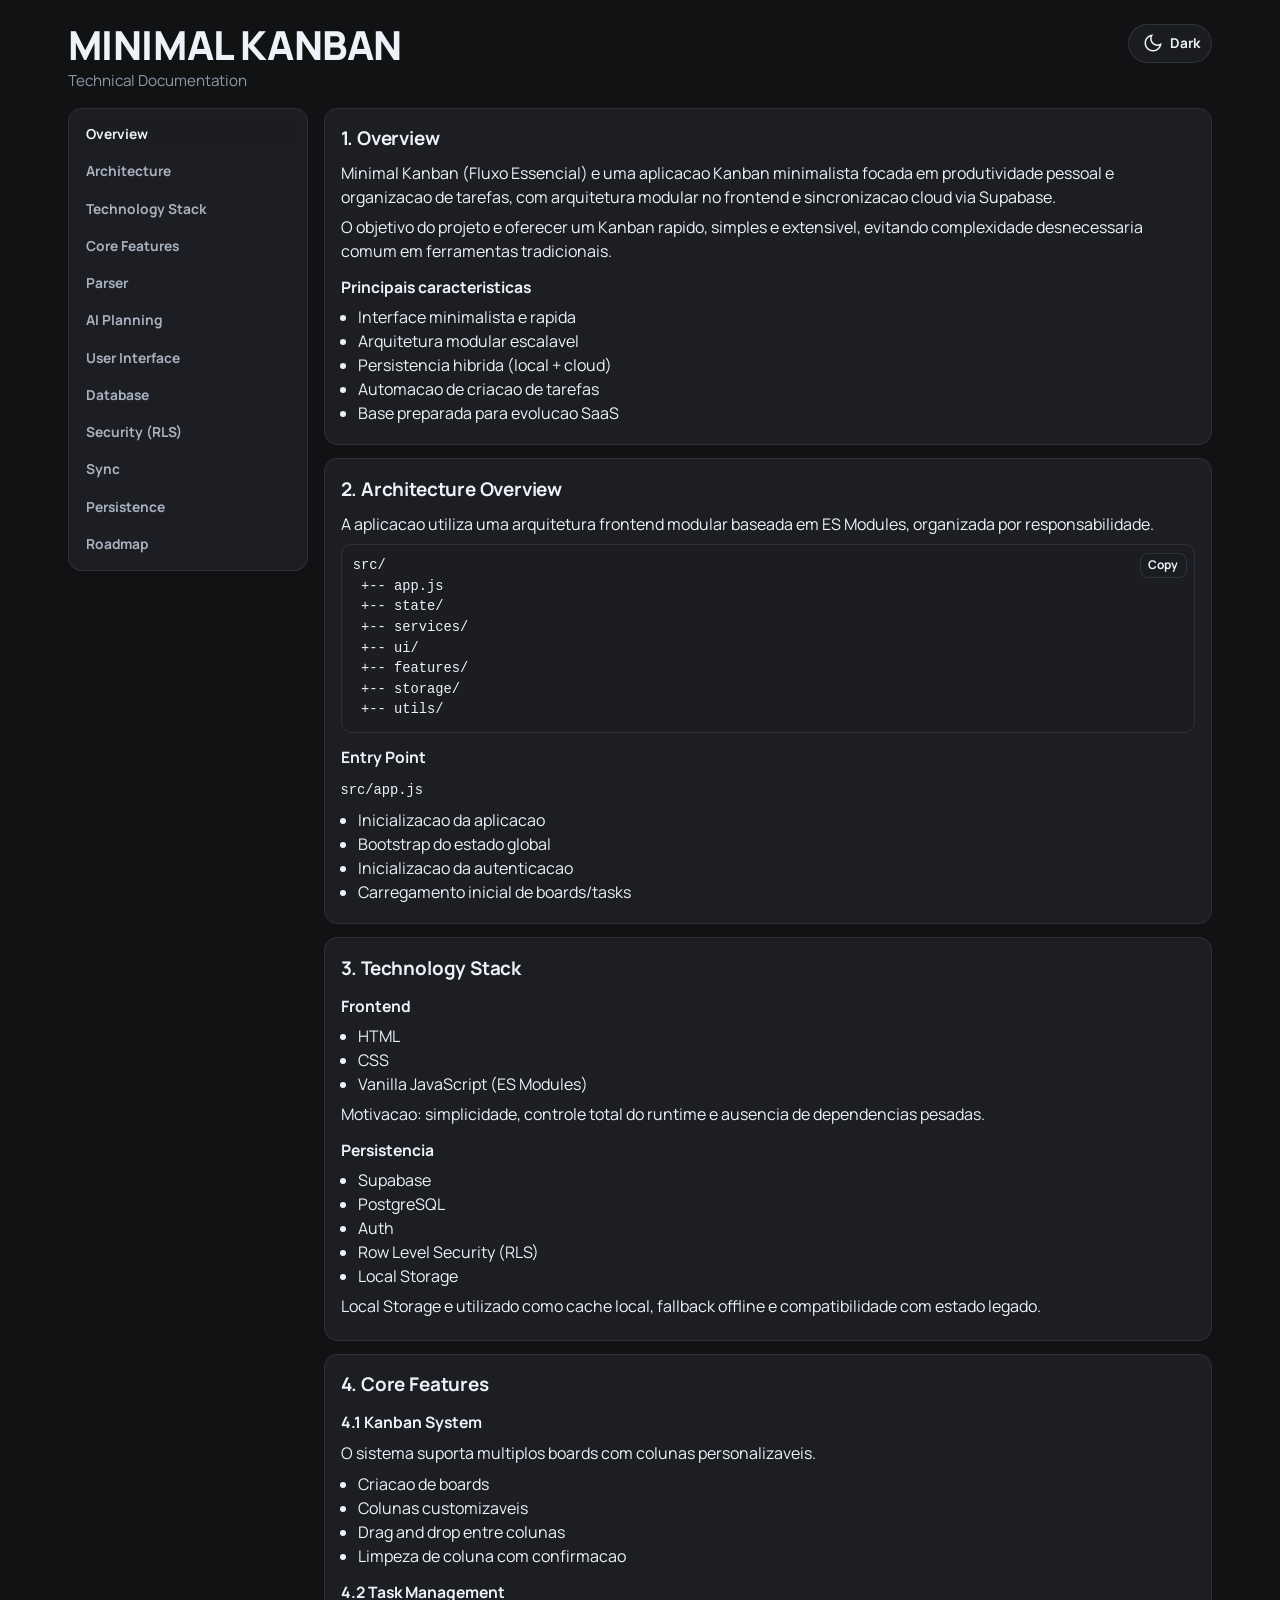
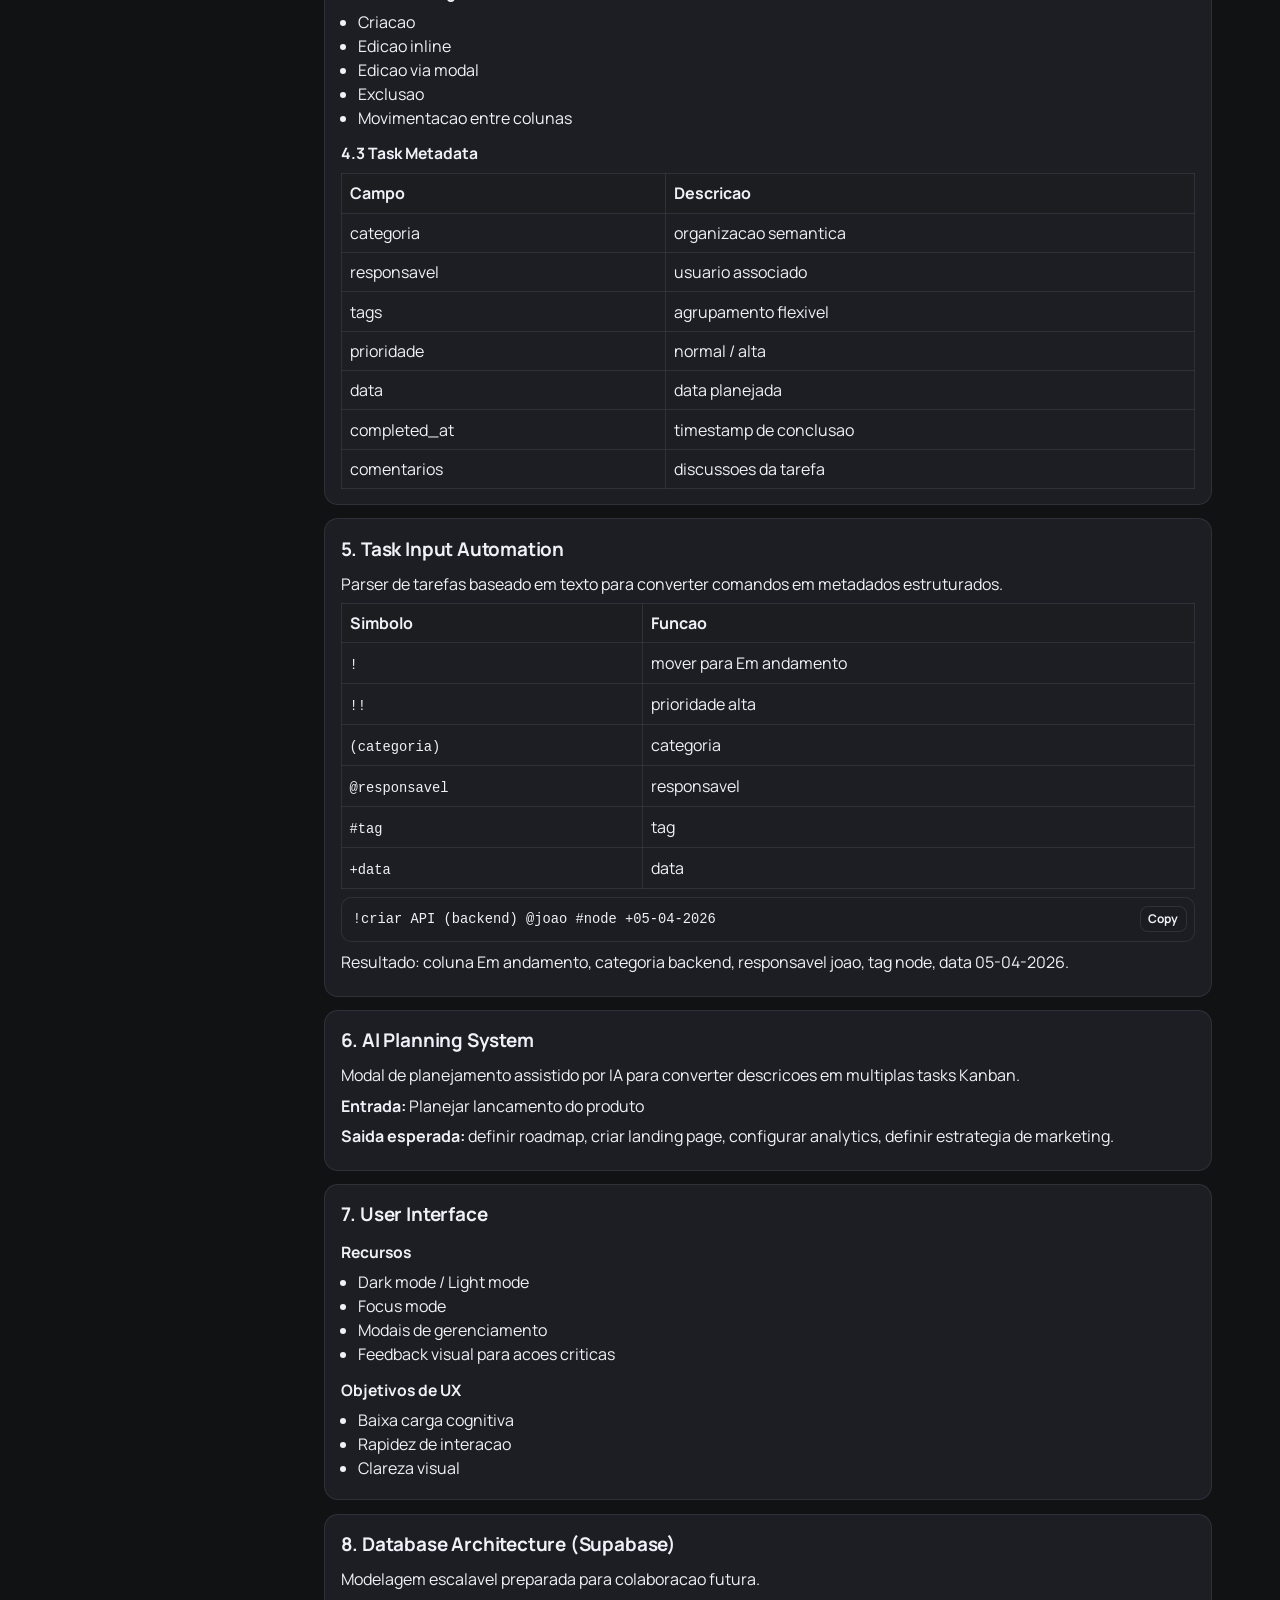
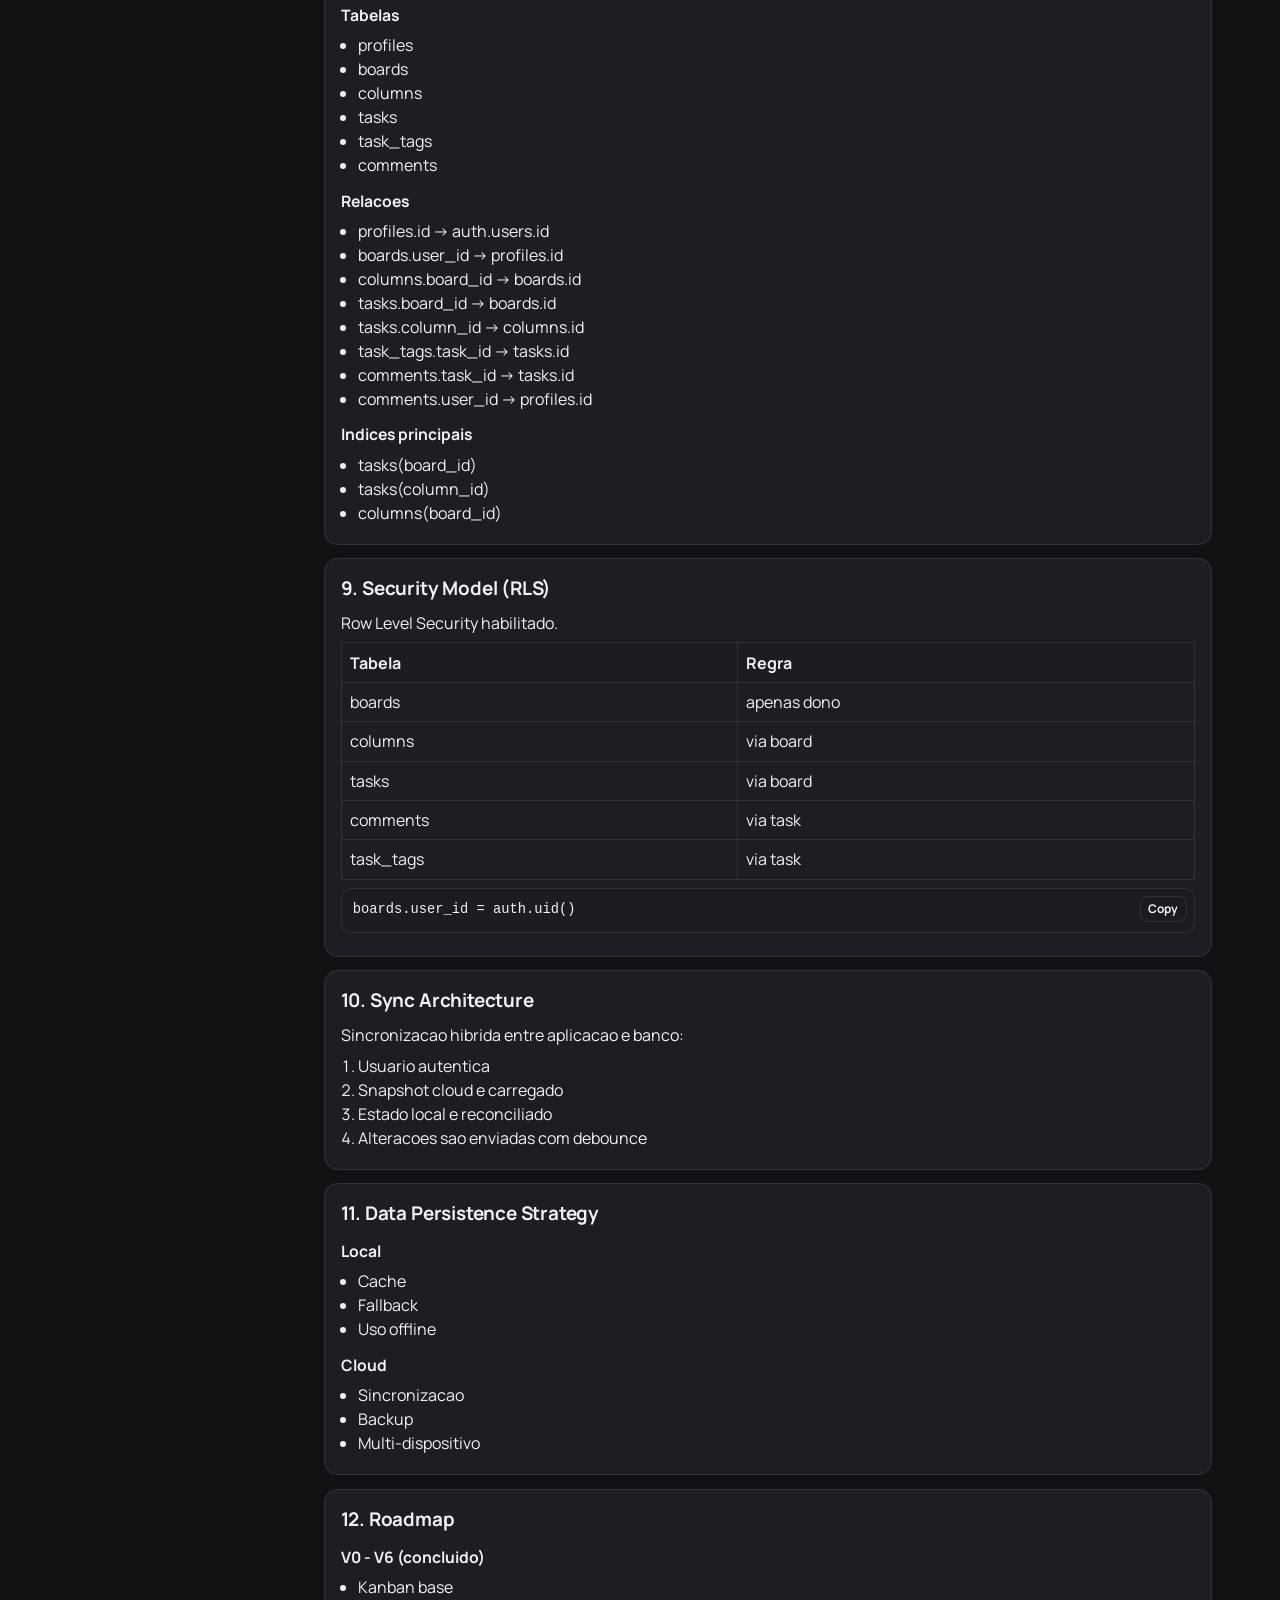
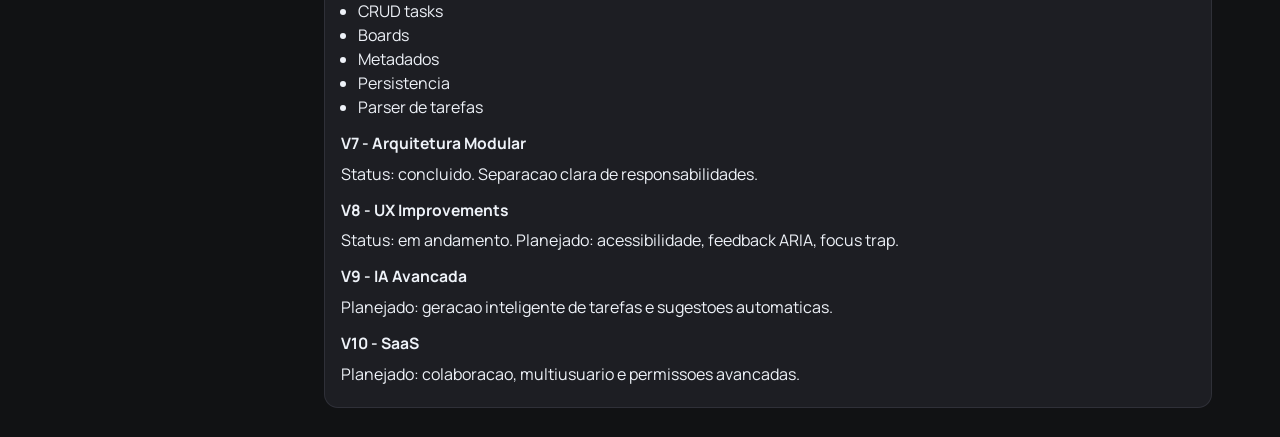
==== docs/index.html @ 9d57074b "chore: rename docs page files to index/style/script" ====
<!doctype html>
<html lang="pt-BR">
<head>
  <meta charset="UTF-8" />
  <meta name="viewport" content="width=device-width, initial-scale=1.0" />
  <title>Minimal Kanban � Technical Documentation</title>
  <link rel="preconnect" href="https://fonts.googleapis.com" />
  <link rel="preconnect" href="https://fonts.gstatic.com" crossorigin />
  <link href="https://fonts.googleapis.com/css2?family=Manrope:wght@400;500;600;700;800&display=swap" rel="stylesheet" />
  <link href="https://fonts.googleapis.com/css2?family=Material+Symbols+Outlined:wght@300&display=swap" rel="stylesheet" />
  <link rel="stylesheet" href="./style.css" />
</head>
<body>
  <main class="doc-app">
    <header id="top" class="doc-header">
      <div>
        <h1>Minimal Kanban</h1>
        <p class="subtitle">Technical Documentation</p>
      </div>
      <button id="theme-toggle" type="button" class="theme-btn" aria-label="Alternar tema" aria-pressed="false">
        <span id="theme-icon" class="material-symbols-outlined">dark_mode</span>
        <span id="theme-label">Dark</span>
      </button>
    </header>

    <div class="doc-layout">
      <aside class="doc-sidebar">
        <nav class="doc-nav" aria-label="Navegacao da documentacao">
          <a href="#top">Overview</a>
          <a href="#architecture">Architecture</a>
          <a href="#stack">Technology Stack</a>
          <a href="#core-features">Core Features</a>
          <a href="#parser">Parser</a>
          <a href="#ai-planning">AI Planning</a>
          <a href="#ui">User Interface</a>
          <a href="#database">Database</a>
          <a href="#security">Security (RLS)</a>
          <a href="#sync">Sync</a>
          <a href="#persistence">Persistence</a>
          <a href="#roadmap">Roadmap</a>
        </nav>
      </aside>

      <div class="doc-content">
        <section id="overview" class="doc-card">
          <h2>1. Overview</h2>
          <p>Minimal Kanban (Fluxo Essencial) e uma aplicacao Kanban minimalista focada em produtividade pessoal e organizacao de tarefas, com arquitetura modular no frontend e sincronizacao cloud via Supabase.</p>
          <p>O objetivo do projeto e oferecer um Kanban rapido, simples e extensivel, evitando complexidade desnecessaria comum em ferramentas tradicionais.</p>
          <h3>Principais caracteristicas</h3>
          <ul>
            <li>Interface minimalista e rapida</li>
            <li>Arquitetura modular escalavel</li>
            <li>Persistencia hibrida (local + cloud)</li>
            <li>Automacao de criacao de tarefas</li>
            <li>Base preparada para evolucao SaaS</li>
          </ul>
        </section>

        <section id="architecture" class="doc-card">
          <h2>2. Architecture Overview</h2>
          <p>A aplicacao utiliza uma arquitetura frontend modular baseada em ES Modules, organizada por responsabilidade.</p>
          <pre><code>src/
 +-- app.js
 +-- state/
 +-- services/
 +-- ui/
 +-- features/
 +-- storage/
 +-- utils/</code></pre>
          <h3>Entry Point</h3>
          <p><code>src/app.js</code></p>
          <ul>
            <li>Inicializacao da aplicacao</li>
            <li>Bootstrap do estado global</li>
            <li>Inicializacao da autenticacao</li>
            <li>Carregamento inicial de boards/tasks</li>
          </ul>
        </section>

        <section id="stack" class="doc-card">
          <h2>3. Technology Stack</h2>
          <h3>Frontend</h3>
          <ul>
            <li>HTML</li>
            <li>CSS</li>
            <li>Vanilla JavaScript (ES Modules)</li>
          </ul>
          <p>Motivacao: simplicidade, controle total do runtime e ausencia de dependencias pesadas.</p>
          <h3>Persistencia</h3>
          <ul>
            <li>Supabase</li>
            <li>PostgreSQL</li>
            <li>Auth</li>
            <li>Row Level Security (RLS)</li>
            <li>Local Storage</li>
          </ul>
          <p>Local Storage e utilizado como cache local, fallback offline e compatibilidade com estado legado.</p>
        </section>

        <section id="core-features" class="doc-card">
          <h2>4. Core Features</h2>
          <h3>4.1 Kanban System</h3>
          <p>O sistema suporta multiplos boards com colunas personalizaveis.</p>
          <ul>
            <li>Criacao de boards</li>
            <li>Colunas customizaveis</li>
            <li>Drag and drop entre colunas</li>
            <li>Limpeza de coluna com confirmacao</li>
          </ul>
          <h3>4.2 Task Management</h3>
          <ul>
            <li>Criacao</li>
            <li>Edicao inline</li>
            <li>Edicao via modal</li>
            <li>Exclusao</li>
            <li>Movimentacao entre colunas</li>
          </ul>
          <h3>4.3 Task Metadata</h3>
          <table>
            <thead><tr><th>Campo</th><th>Descricao</th></tr></thead>
            <tbody>
              <tr><td>categoria</td><td>organizacao semantica</td></tr>
              <tr><td>responsavel</td><td>usuario associado</td></tr>
              <tr><td>tags</td><td>agrupamento flexivel</td></tr>
              <tr><td>prioridade</td><td>normal / alta</td></tr>
              <tr><td>data</td><td>data planejada</td></tr>
              <tr><td>completed_at</td><td>timestamp de conclusao</td></tr>
              <tr><td>comentarios</td><td>discussoes da tarefa</td></tr>
            </tbody>
          </table>
        </section>

        <section id="parser" class="doc-card">
          <h2>5. Task Input Automation</h2>
          <p>Parser de tarefas baseado em texto para converter comandos em metadados estruturados.</p>
          <table>
            <thead><tr><th>Simbolo</th><th>Funcao</th></tr></thead>
            <tbody>
              <tr><td><code>!</code></td><td>mover para Em andamento</td></tr>
              <tr><td><code>!!</code></td><td>prioridade alta</td></tr>
              <tr><td><code>(categoria)</code></td><td>categoria</td></tr>
              <tr><td><code>@responsavel</code></td><td>responsavel</td></tr>
              <tr><td><code>#tag</code></td><td>tag</td></tr>
              <tr><td><code>+data</code></td><td>data</td></tr>
            </tbody>
          </table>
          <pre><code>!criar API (backend) @joao #node +05-04-2026</code></pre>
          <p>Resultado: coluna Em andamento, categoria backend, responsavel joao, tag node, data 05-04-2026.</p>
        </section>

        <section id="ai-planning" class="doc-card">
          <h2>6. AI Planning System</h2>
          <p>Modal de planejamento assistido por IA para converter descricoes em multiplas tasks Kanban.</p>
          <p><strong>Entrada:</strong> Planejar lancamento do produto</p>
          <p><strong>Saida esperada:</strong> definir roadmap, criar landing page, configurar analytics, definir estrategia de marketing.</p>
        </section>

        <section id="ui" class="doc-card">
          <h2>7. User Interface</h2>
          <h3>Recursos</h3>
          <ul>
            <li>Dark mode / Light mode</li>
            <li>Focus mode</li>
            <li>Modais de gerenciamento</li>
            <li>Feedback visual para acoes criticas</li>
          </ul>
          <h3>Objetivos de UX</h3>
          <ul>
            <li>Baixa carga cognitiva</li>
            <li>Rapidez de interacao</li>
            <li>Clareza visual</li>
          </ul>
        </section>

        <section id="database" class="doc-card">
          <h2>8. Database Architecture (Supabase)</h2>
          <p>Modelagem escalavel preparada para colaboracao futura.</p>
          <h3>Tabelas</h3>
          <ul>
            <li>profiles</li>
            <li>boards</li>
            <li>columns</li>
            <li>tasks</li>
            <li>task_tags</li>
            <li>comments</li>
          </ul>
          <h3>Relacoes</h3>
          <ul>
            <li>profiles.id -> auth.users.id</li>
            <li>boards.user_id -> profiles.id</li>
            <li>columns.board_id -> boards.id</li>
            <li>tasks.board_id -> boards.id</li>
            <li>tasks.column_id -> columns.id</li>
            <li>task_tags.task_id -> tasks.id</li>
            <li>comments.task_id -> tasks.id</li>
            <li>comments.user_id -> profiles.id</li>
          </ul>
          <h3>Indices principais</h3>
          <ul>
            <li>tasks(board_id)</li>
            <li>tasks(column_id)</li>
            <li>columns(board_id)</li>
          </ul>
        </section>

        <section id="security" class="doc-card">
          <h2>9. Security Model (RLS)</h2>
          <p>Row Level Security habilitado.</p>
          <table>
            <thead><tr><th>Tabela</th><th>Regra</th></tr></thead>
            <tbody>
              <tr><td>boards</td><td>apenas dono</td></tr>
              <tr><td>columns</td><td>via board</td></tr>
              <tr><td>tasks</td><td>via board</td></tr>
              <tr><td>comments</td><td>via task</td></tr>
              <tr><td>task_tags</td><td>via task</td></tr>
            </tbody>
          </table>
          <pre><code>boards.user_id = auth.uid()</code></pre>
        </section>

        <section id="sync" class="doc-card">
          <h2>10. Sync Architecture</h2>
          <p>Sincronizacao hibrida entre aplicacao e banco:</p>
          <ol>
            <li>Usuario autentica</li>
            <li>Snapshot cloud e carregado</li>
            <li>Estado local e reconciliado</li>
            <li>Alteracoes sao enviadas com debounce</li>
          </ol>
        </section>

        <section id="persistence" class="doc-card">
          <h2>11. Data Persistence Strategy</h2>
          <h3>Local</h3>
          <ul>
            <li>Cache</li>
            <li>Fallback</li>
            <li>Uso offline</li>
          </ul>
          <h3>Cloud</h3>
          <ul>
            <li>Sincronizacao</li>
            <li>Backup</li>
            <li>Multi-dispositivo</li>
          </ul>
        </section>

        <section id="roadmap" class="doc-card">
          <h2>12. Roadmap</h2>
          <h3>V0 - V6 (concluido)</h3>
          <ul>
            <li>Kanban base</li>
            <li>CRUD tasks</li>
            <li>Boards</li>
            <li>Metadados</li>
            <li>Persistencia</li>
            <li>Parser de tarefas</li>
          </ul>
          <h3>V7 - Arquitetura Modular</h3>
          <p>Status: concluido. Separacao clara de responsabilidades.</p>
          <h3>V8 - UX Improvements</h3>
          <p>Status: em andamento. Planejado: acessibilidade, feedback ARIA, focus trap.</p>
          <h3>V9 - IA Avancada</h3>
          <p>Planejado: geracao inteligente de tarefas e sugestoes automaticas.</p>
          <h3>V10 - SaaS</h3>
          <p>Planejado: colaboracao, multiusuario e permissoes avancadas.</p>
        </section>
      </div>
    </div>
  </main>

  <script type="module" src="./script.js"></script>
</body>
</html>
---- docs/style.css ----
﻿:root {
  --background: #f4f6fa;
  --surface-low: #e9edf4;
  --surface-card: #ffffff;
  --text: #111827;
  --text-muted: #667085;
  --line-soft: #cfd7e4;
}

* {
  box-sizing: border-box;
}

html {
  scroll-behavior: smooth;
}

body {
  margin: 0;
  font-family: "Manrope", sans-serif;
  line-height: 1.5;
  color: var(--text);
  background: var(--background);
  -webkit-font-smoothing: antialiased;
  -moz-osx-font-smoothing: grayscale;
}

body.dark {
  --background: #111214;
  --surface-low: #1a1b1f;
  --surface-card: #212329;
  --text: #eef2f8;
  --text-muted: #9ca6b6;
  --line-soft: #3a3d46;
}

.material-symbols-outlined {
  font-variation-settings: "FILL" 0, "wght" 300, "GRAD" 0, "opsz" 24;
}

.doc-app {
  width: min(1180px, 100%);
  margin: 0 auto;
  padding: 1.5rem 1.1rem 2.5rem;
}

.doc-header {
  display: flex;
  align-items: flex-start;
  justify-content: space-between;
  gap: 0.8rem;
  margin-bottom: 0.9rem;
}

h1 {
  margin: 0;
  font-size: clamp(1.9rem, 2vw + 1rem, 2.5rem);
  line-height: 1.04;
  letter-spacing: -0.01em;
  font-weight: 800;
  text-transform: uppercase;
}

.subtitle {
  margin: 0.3rem 0 0;
  color: color-mix(in srgb, var(--text-muted) 90%, transparent);
  font-size: 0.95rem;
}

.theme-btn {
  border: 1px solid color-mix(in srgb, var(--line-soft) 68%, transparent);
  border-radius: 999px;
  background: color-mix(in srgb, var(--surface-low) 86%, var(--surface-card));
  color: var(--text);
  padding: 0.4rem 0.7rem;
  font: inherit;
  font-size: 0.85rem;
  font-weight: 700;
  display: inline-flex;
  align-items: center;
  gap: 0.35rem;
  cursor: pointer;
}

.theme-btn:hover {
  background: color-mix(in srgb, var(--surface-low) 72%, var(--surface-card));
}

.doc-layout {
  display: grid;
  grid-template-columns: 240px minmax(0, 1fr);
  gap: 1rem;
  align-items: start;
}

.doc-sidebar {
  position: sticky;
  top: 1rem;
  align-self: start;
  background: color-mix(in srgb, var(--surface-low) 64%, var(--surface-card));
  border: 1px solid color-mix(in srgb, var(--line-soft) 62%, transparent);
  border-radius: 14px;
  padding: 0.55rem;
}

.doc-nav {
  display: grid;
  gap: 0.2rem;
}

.doc-nav a {
  text-decoration: none;
  color: color-mix(in srgb, var(--text-muted) 84%, var(--text));
  font-size: 0.86rem;
  font-weight: 700;
  border-radius: 9px;
  padding: 0.42rem 0.52rem;
}

.doc-nav a:hover,
.doc-nav a.active {
  background: color-mix(in srgb, var(--surface-low) 74%, var(--surface-card));
  color: var(--text);
}

.doc-content {
  display: grid;
  gap: 0.82rem;
}

.doc-card {
  background: color-mix(in srgb, var(--surface-low) 64%, var(--surface-card));
  border: 1px solid color-mix(in srgb, var(--line-soft) 62%, transparent);
  border-radius: 14px;
  padding: 0.95rem 1rem;
}

.doc-card h2 {
  margin: 0 0 0.55rem;
  font-size: 1.18rem;
  letter-spacing: -0.01em;
}

.doc-card h3 {
  margin: 0.8rem 0 0.35rem;
  font-size: 0.98rem;
}

.doc-card p {
  margin: 0.4rem 0;
}

.doc-card ul,
.doc-card ol {
  margin: 0.35rem 0 0.25rem;
  padding-left: 1.1rem;
}

.code-wrap {
  position: relative;
}

.copy-btn {
  position: absolute;
  top: 0.55rem;
  right: 0.55rem;
  border: 1px solid color-mix(in srgb, var(--line-soft) 64%, transparent);
  border-radius: 8px;
  background: color-mix(in srgb, var(--surface-low) 84%, var(--surface-card));
  color: var(--text);
  font: inherit;
  font-size: 0.75rem;
  font-weight: 700;
  line-height: 1;
  padding: 0.36rem 0.46rem;
  cursor: pointer;
}

.copy-btn:hover {
  background: color-mix(in srgb, var(--surface-low) 72%, var(--surface-card));
}

.doc-card pre {
  margin: 0.5rem 0;
  background: color-mix(in srgb, var(--surface-low) 74%, var(--surface-card));
  border: 1px solid color-mix(in srgb, var(--line-soft) 62%, transparent);
  border-radius: 10px;
  padding: 0.7rem;
  overflow: auto;
}

.doc-card code {
  font-family: ui-monospace, SFMono-Regular, Menlo, Consolas, monospace;
  font-size: 0.86em;
}

.doc-card table {
  width: 100%;
  border-collapse: collapse;
  margin-top: 0.45rem;
}

.doc-card th,
.doc-card td {
  border: 1px solid color-mix(in srgb, var(--line-soft) 65%, transparent);
  padding: 0.45rem 0.5rem;
  text-align: left;
  vertical-align: top;
}

.doc-card th {
  background: color-mix(in srgb, var(--surface-low) 78%, var(--surface-card));
}

@media (max-width: 980px) {
  .doc-layout {
    grid-template-columns: 1fr;
  }

  .doc-sidebar {
    position: static;
  }

  .doc-nav {
    grid-template-columns: repeat(2, minmax(0, 1fr));
  }
}

@media (max-width: 760px) {
  .doc-app {
    padding: 1.2rem 0.85rem 2rem;
  }

  .doc-header {
    flex-direction: column;
    align-items: stretch;
  }

  .theme-btn {
    width: max-content;
  }

  .doc-nav {
    grid-template-columns: 1fr;
  }
}
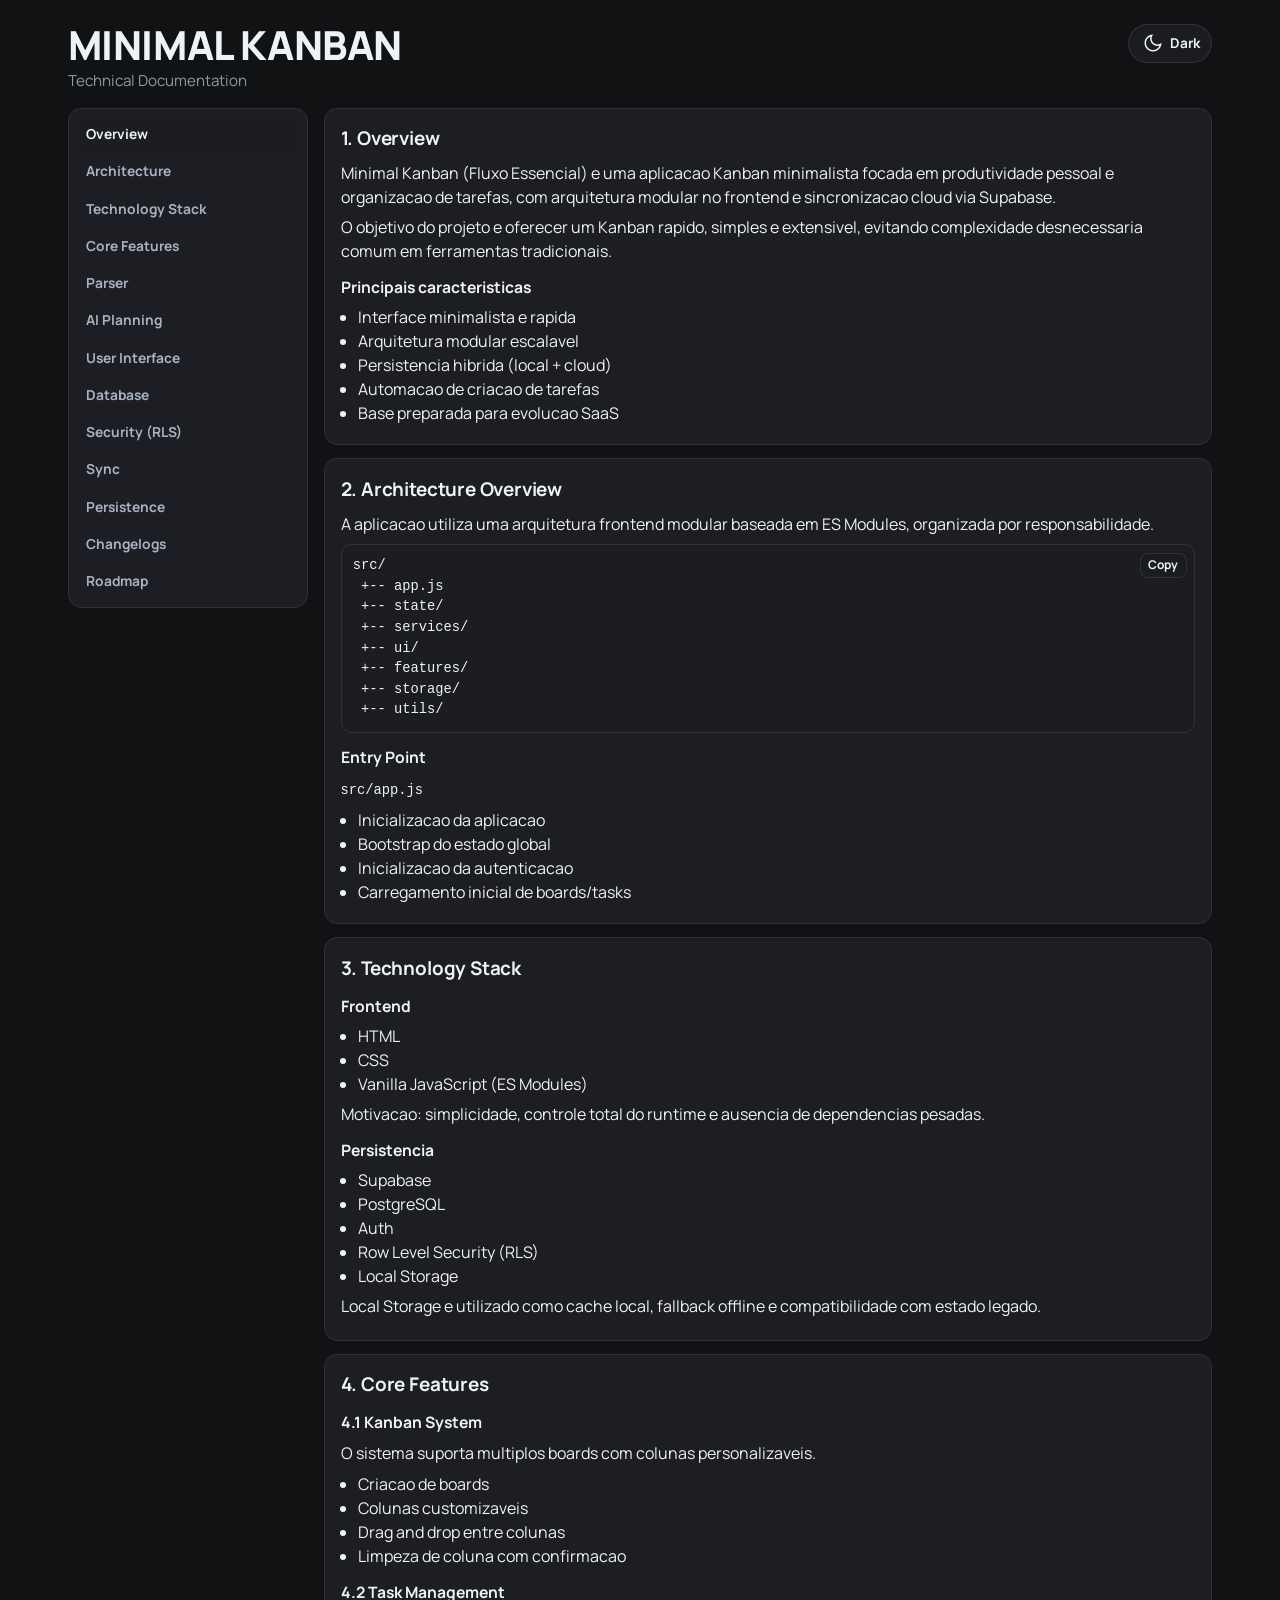
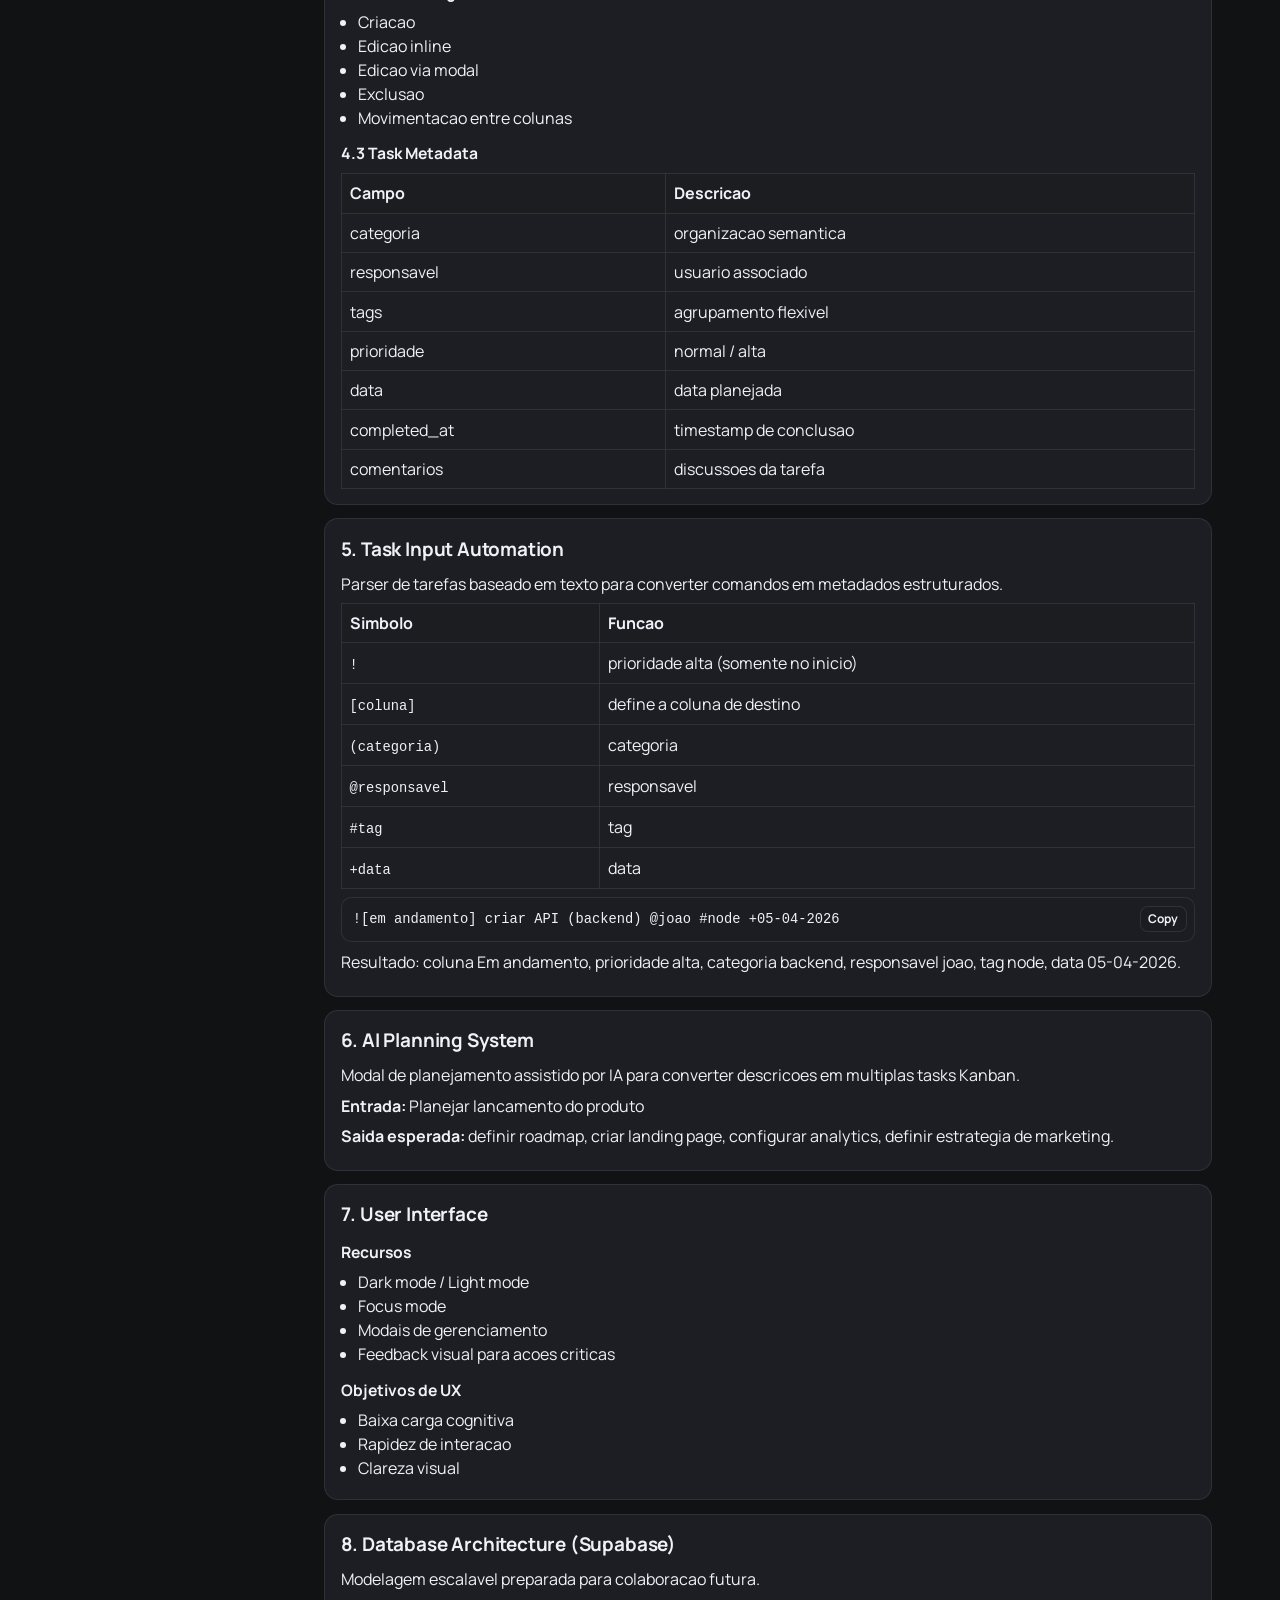
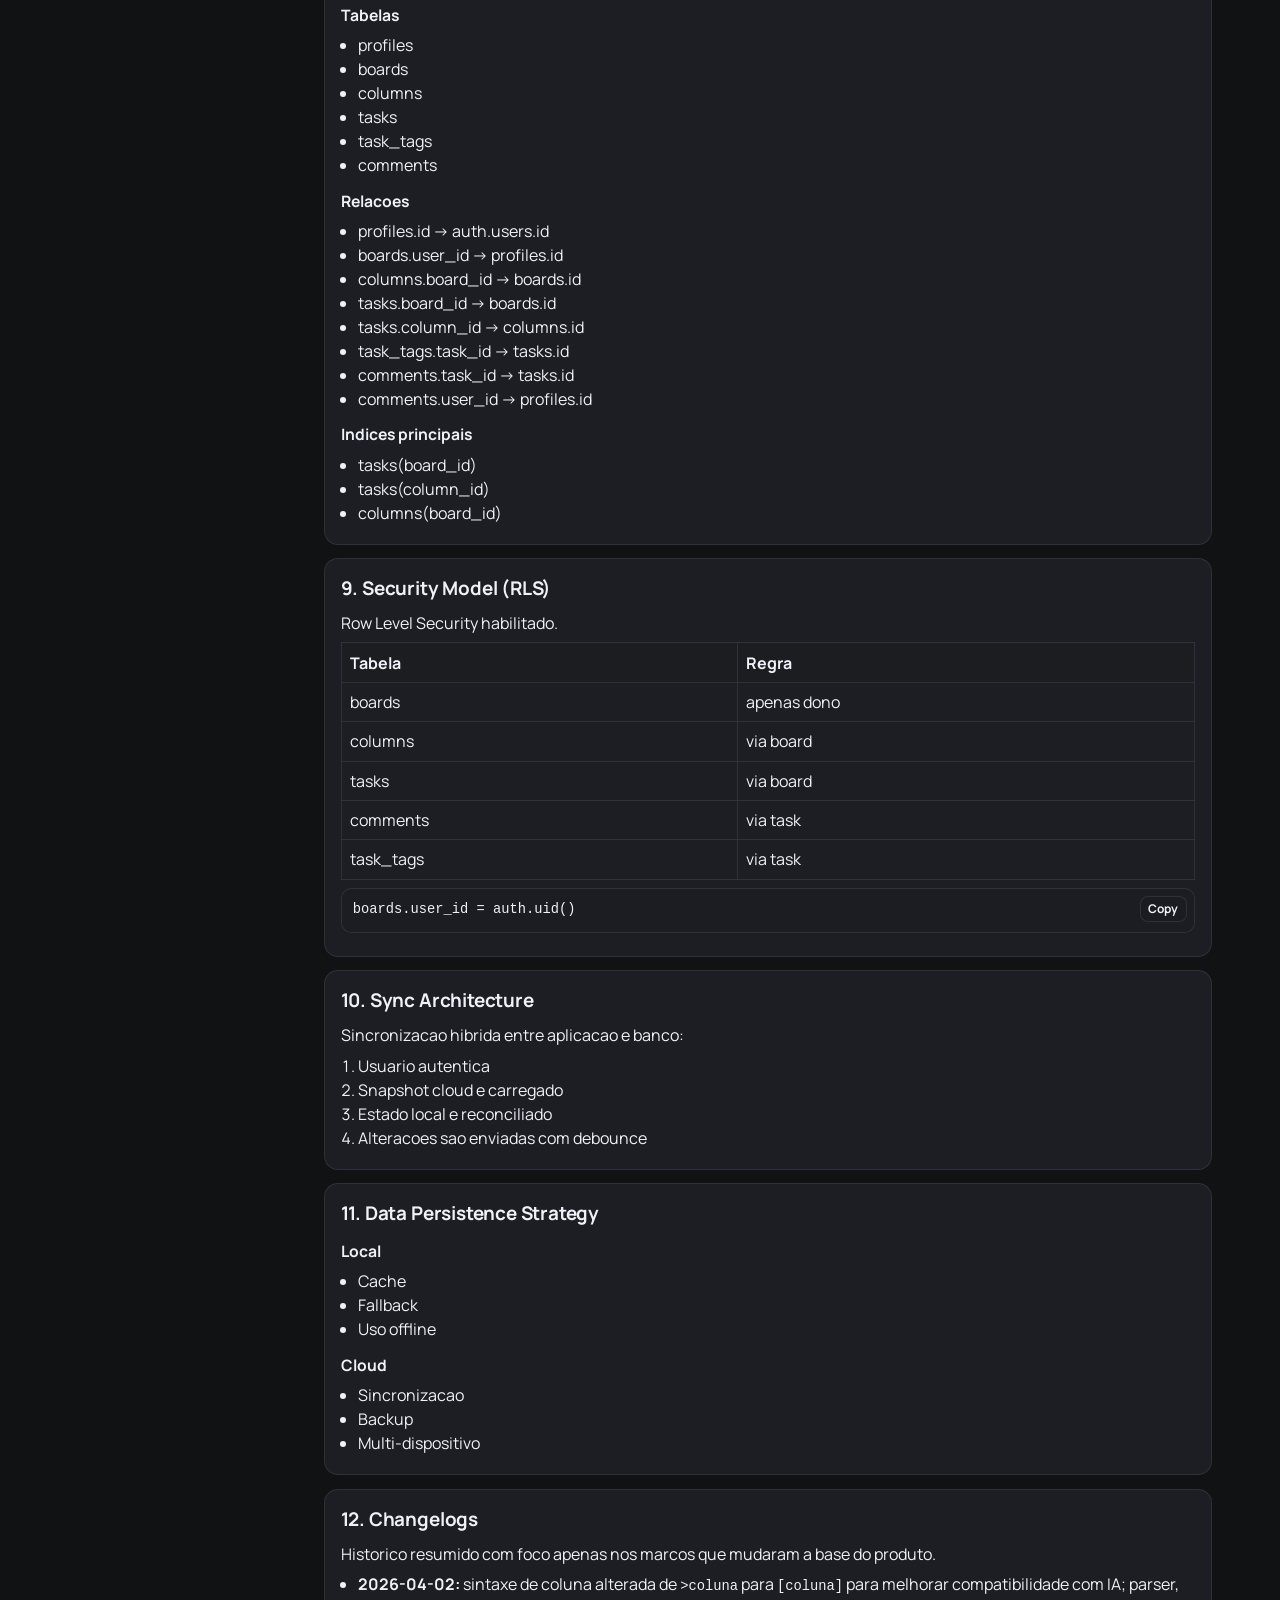
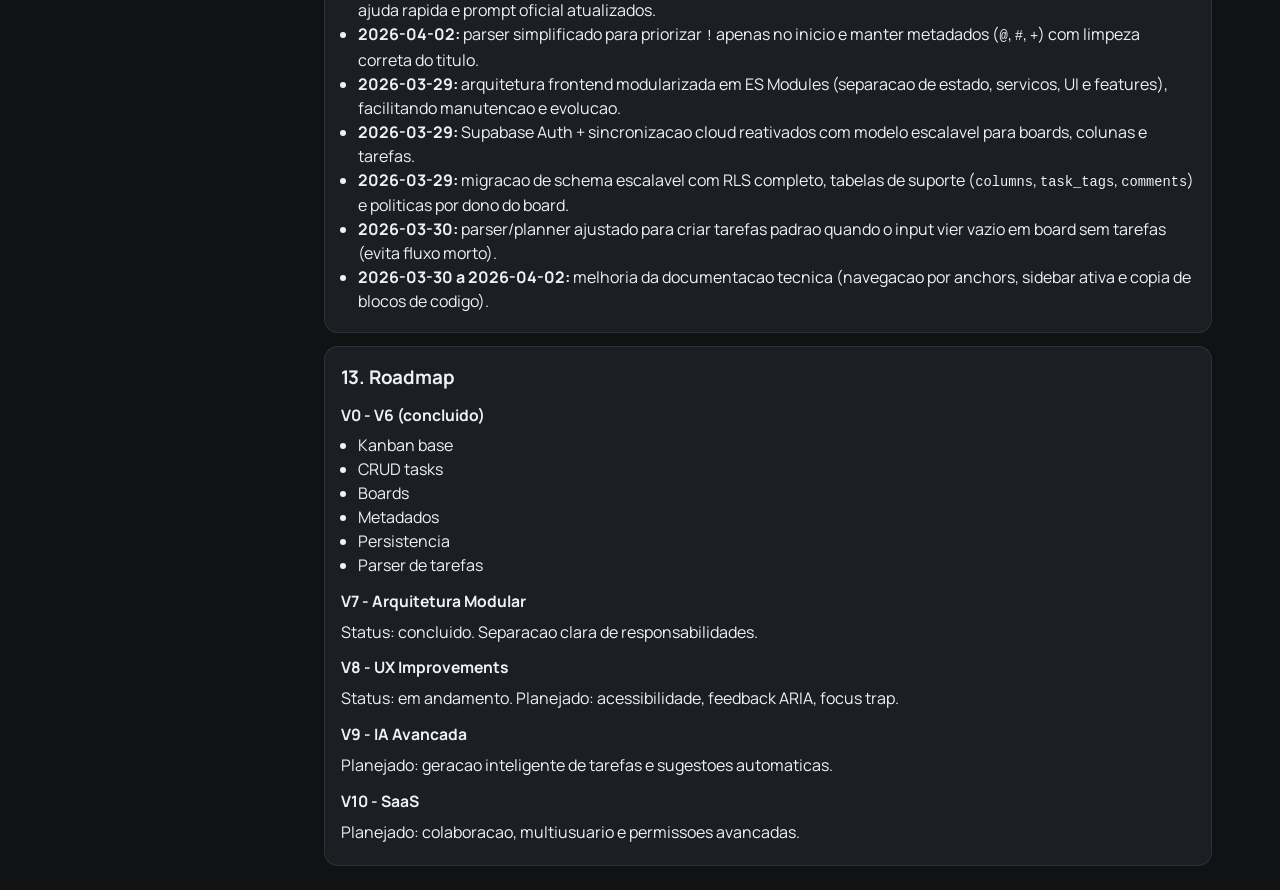
==== commit eae1b3b9: "feat: switch column command to bracket syntax and update docs" ====
--- a/docs/index.html
+++ b/docs/index.html
@@ -3,7 +3,7 @@
 <head>
   <meta charset="UTF-8" />
   <meta name="viewport" content="width=device-width, initial-scale=1.0" />
-  <title>Minimal Kanban � Technical Documentation</title>
+  <title>Minimal Kanban - Technical Documentation</title>
   <link rel="preconnect" href="https://fonts.googleapis.com" />
   <link rel="preconnect" href="https://fonts.gstatic.com" crossorigin />
   <link href="https://fonts.googleapis.com/css2?family=Manrope:wght@400;500;600;700;800&display=swap" rel="stylesheet" />
@@ -37,6 +37,7 @@
           <a href="#security">Security (RLS)</a>
           <a href="#sync">Sync</a>
           <a href="#persistence">Persistence</a>
+          <a href="#changelogs">Changelogs</a>
           <a href="#roadmap">Roadmap</a>
         </nav>
       </aside>
@@ -136,16 +137,16 @@
           <table>
             <thead><tr><th>Simbolo</th><th>Funcao</th></tr></thead>
             <tbody>
-              <tr><td><code>!</code></td><td>mover para Em andamento</td></tr>
-              <tr><td><code>!!</code></td><td>prioridade alta</td></tr>
+              <tr><td><code>!</code></td><td>prioridade alta (somente no inicio)</td></tr>
+              <tr><td><code>[coluna]</code></td><td>define a coluna de destino</td></tr>
               <tr><td><code>(categoria)</code></td><td>categoria</td></tr>
               <tr><td><code>@responsavel</code></td><td>responsavel</td></tr>
               <tr><td><code>#tag</code></td><td>tag</td></tr>
               <tr><td><code>+data</code></td><td>data</td></tr>
             </tbody>
           </table>
-          <pre><code>!criar API (backend) @joao #node +05-04-2026</code></pre>
-          <p>Resultado: coluna Em andamento, categoria backend, responsavel joao, tag node, data 05-04-2026.</p>
+          <pre><code>![em andamento] criar API (backend) @joao #node +05-04-2026</code></pre>
+          <p>Resultado: coluna Em andamento, prioridade alta, categoria backend, responsavel joao, tag node, data 05-04-2026.</p>
         </section>
 
         <section id="ai-planning" class="doc-card">
@@ -246,8 +247,21 @@
           </ul>
         </section>
 
+        <section id="changelogs" class="doc-card">
+          <h2>12. Changelogs</h2>
+          <p>Historico resumido com foco apenas nos marcos que mudaram a base do produto.</p>
+          <ul>
+            <li><strong>2026-04-02:</strong> sintaxe de coluna alterada de <code>&gt;coluna</code> para <code>[coluna]</code> para melhorar compatibilidade com IA; parser, ajuda rapida e prompt oficial atualizados.</li>
+            <li><strong>2026-04-02:</strong> parser simplificado para priorizar <code>!</code> apenas no inicio e manter metadados (<code>@</code>, <code>#</code>, <code>+</code>) com limpeza correta do titulo.</li>
+            <li><strong>2026-03-29:</strong> arquitetura frontend modularizada em ES Modules (separacao de estado, servicos, UI e features), facilitando manutencao e evolucao.</li>
+            <li><strong>2026-03-29:</strong> Supabase Auth + sincronizacao cloud reativados com modelo escalavel para boards, colunas e tarefas.</li>
+            <li><strong>2026-03-29:</strong> migracao de schema escalavel com RLS completo, tabelas de suporte (<code>columns</code>, <code>task_tags</code>, <code>comments</code>) e politicas por dono do board.</li>
+            <li><strong>2026-03-30:</strong> parser/planner ajustado para criar tarefas padrao quando o input vier vazio em board sem tarefas (evita fluxo morto).</li>
+            <li><strong>2026-03-30 a 2026-04-02:</strong> melhoria da documentacao tecnica (navegacao por anchors, sidebar ativa e copia de blocos de codigo).</li>
+          </ul>
+        </section>
         <section id="roadmap" class="doc-card">
-          <h2>12. Roadmap</h2>
+          <h2>13. Roadmap</h2>
           <h3>V0 - V6 (concluido)</h3>
           <ul>
             <li>Kanban base</li>
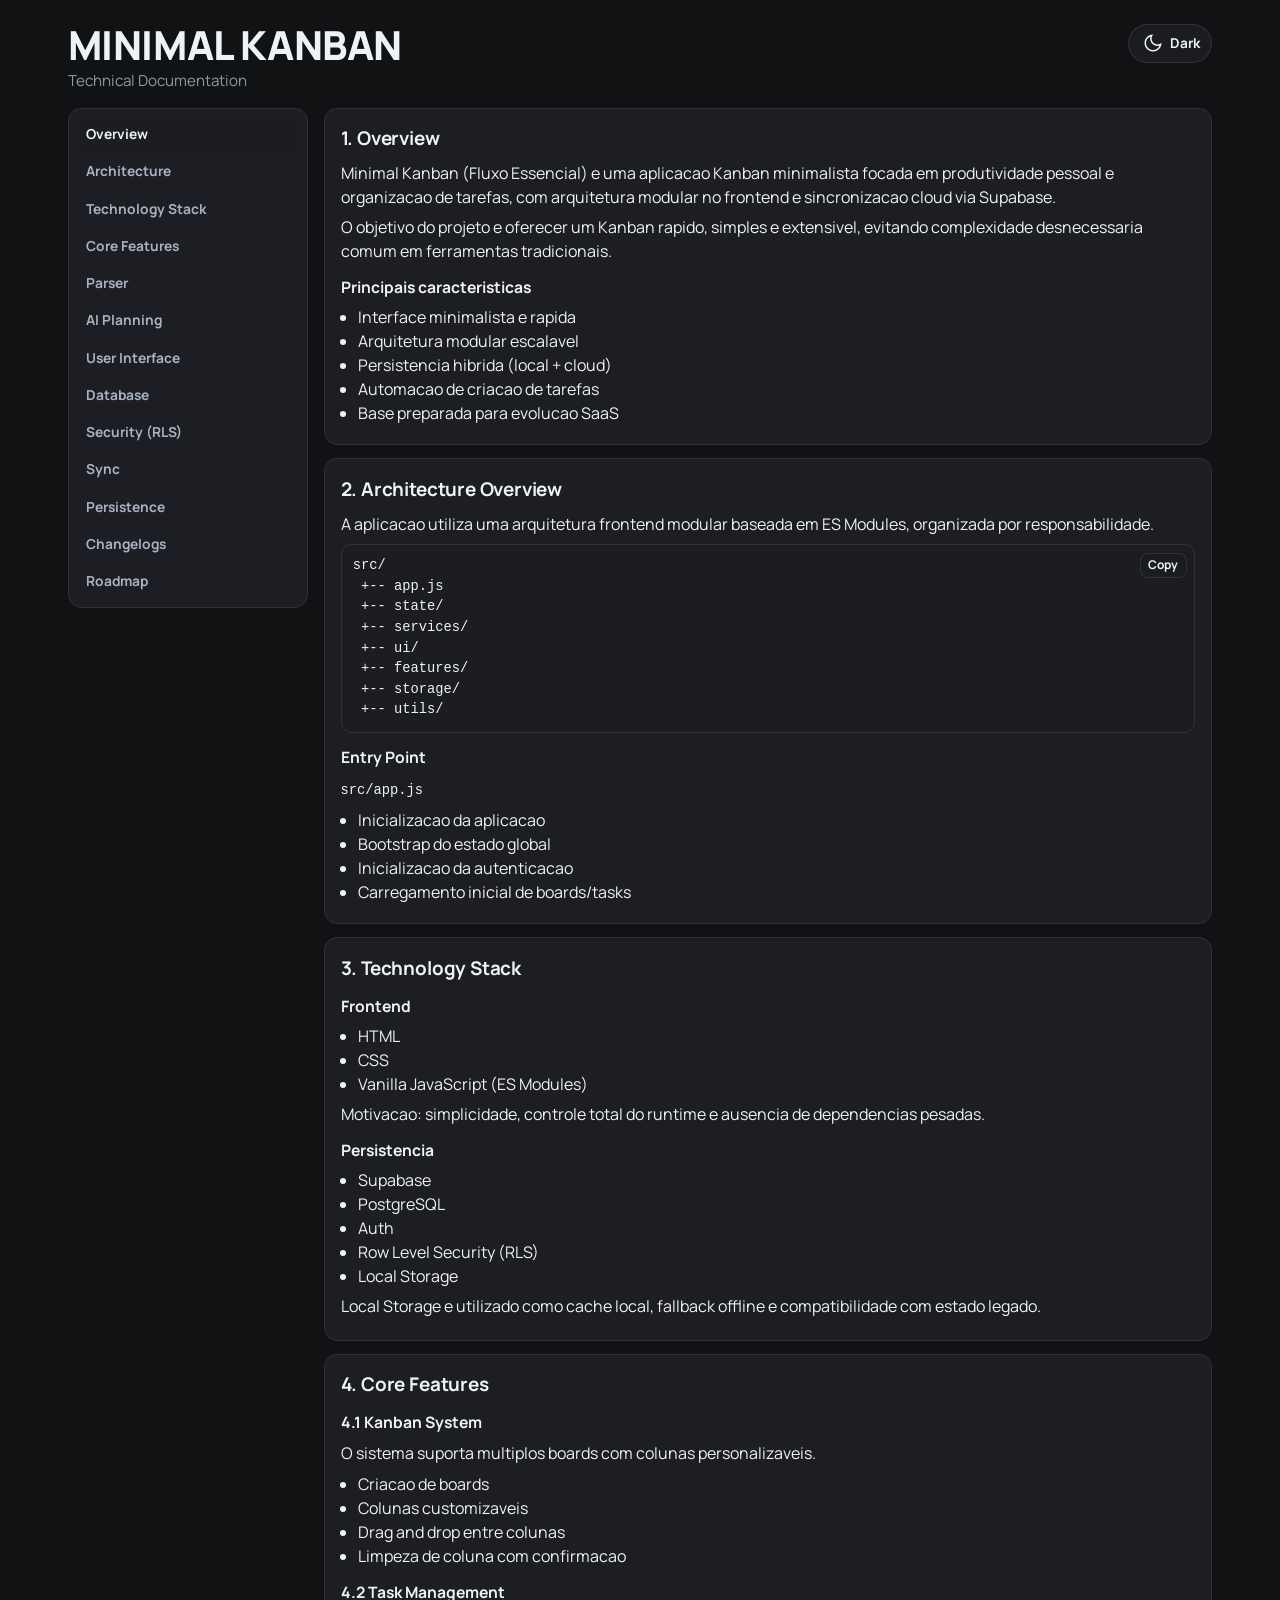
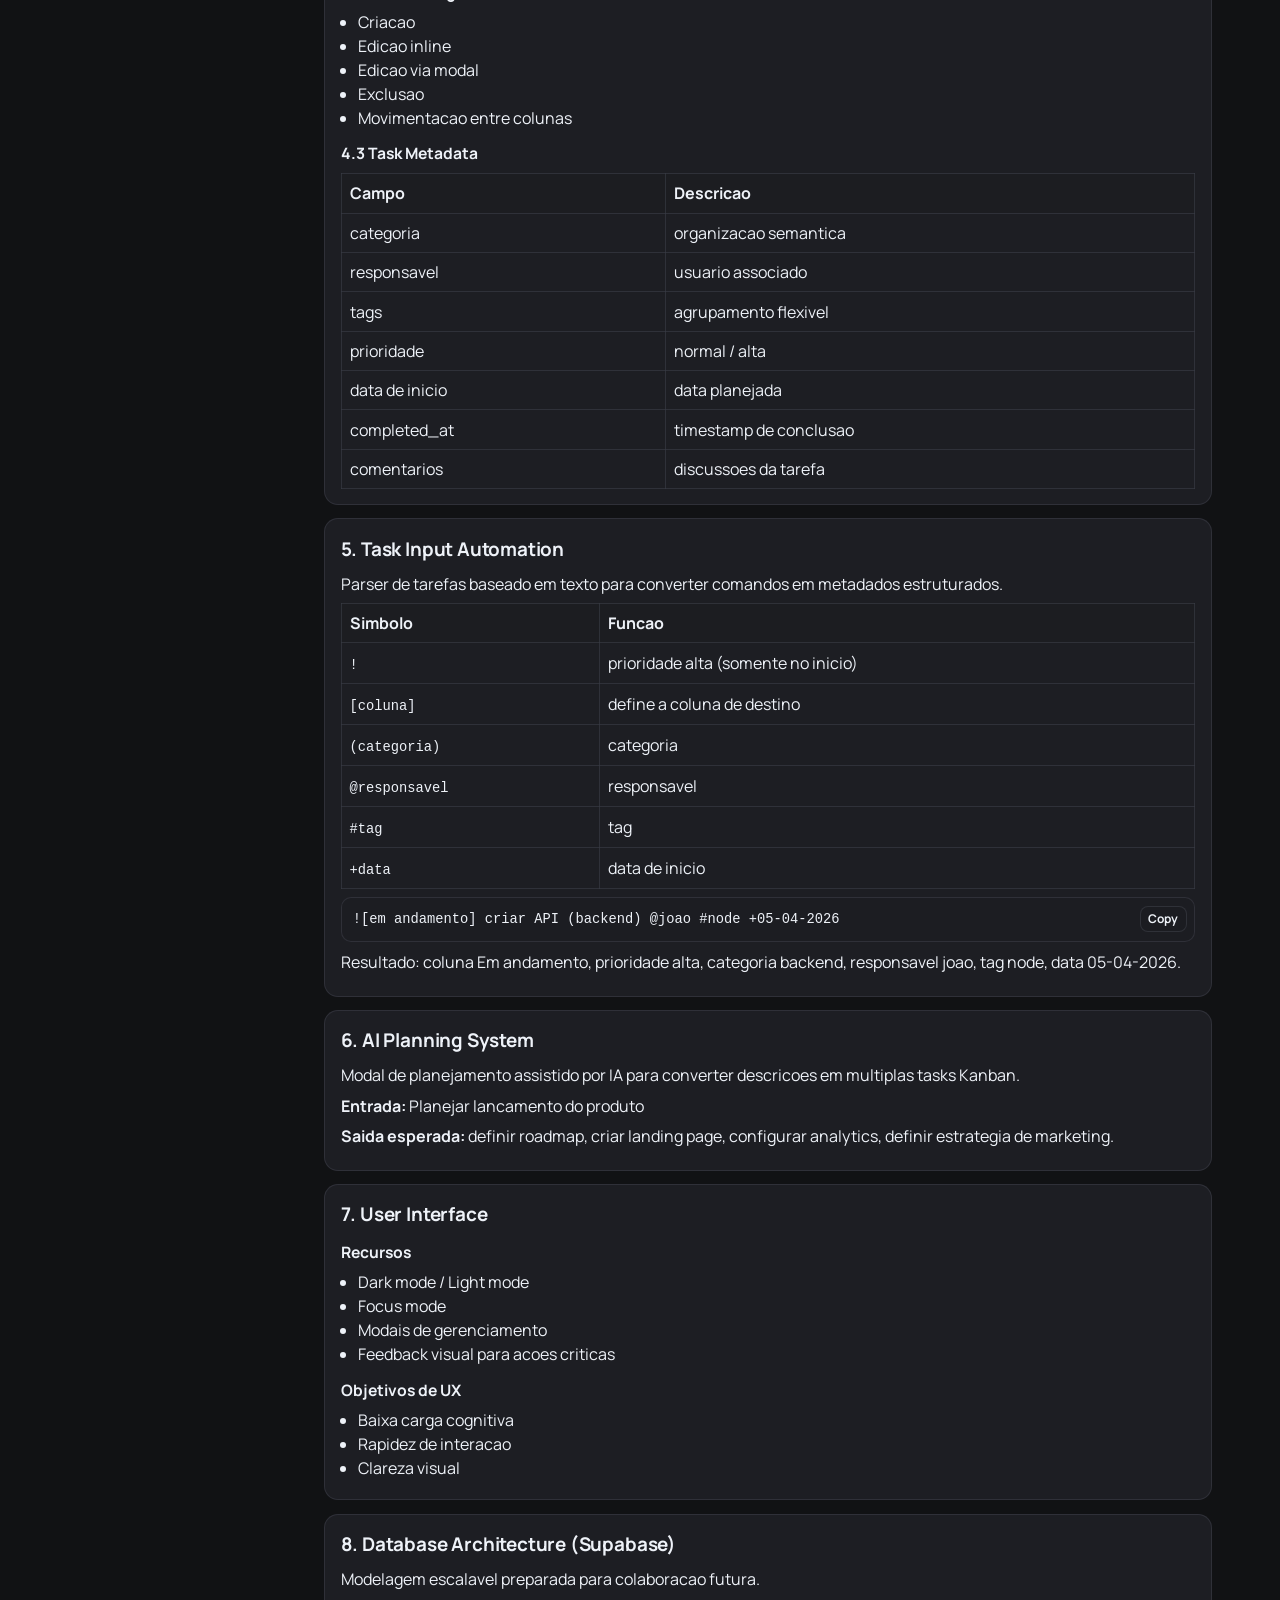
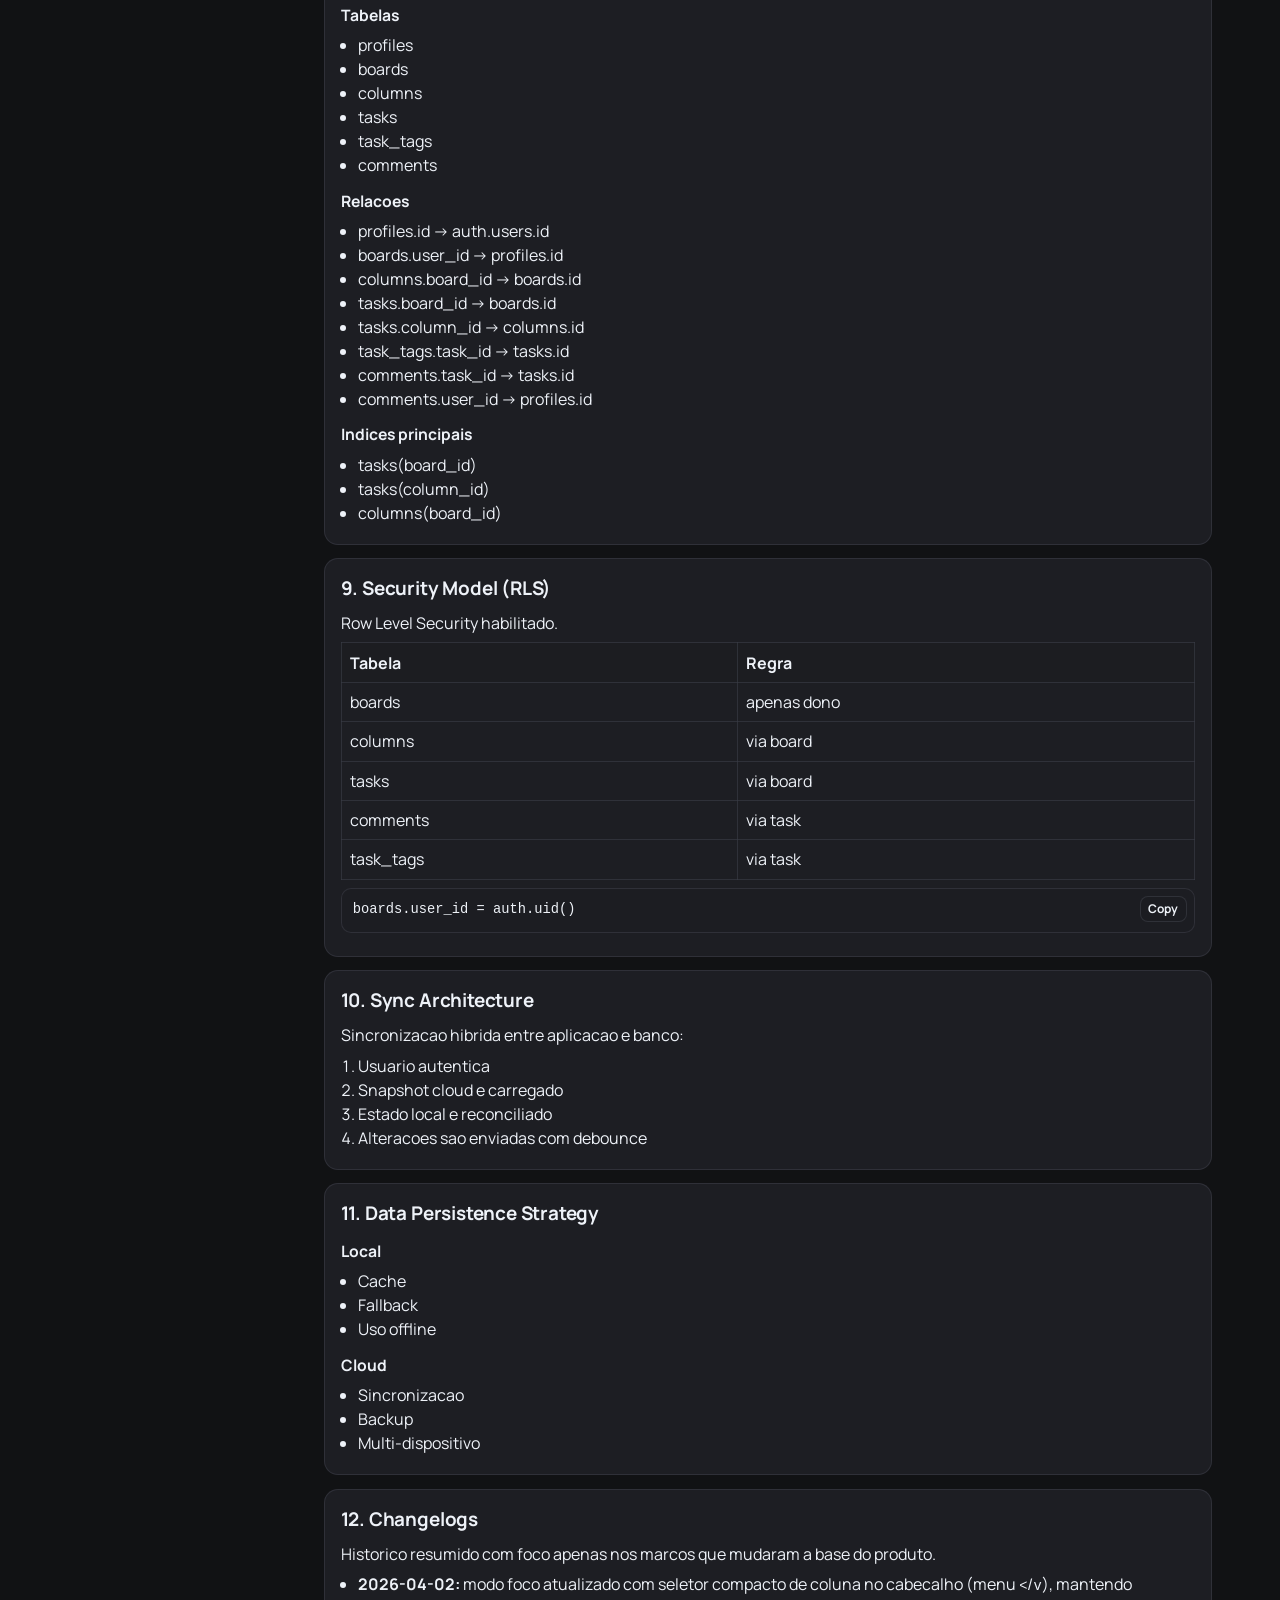
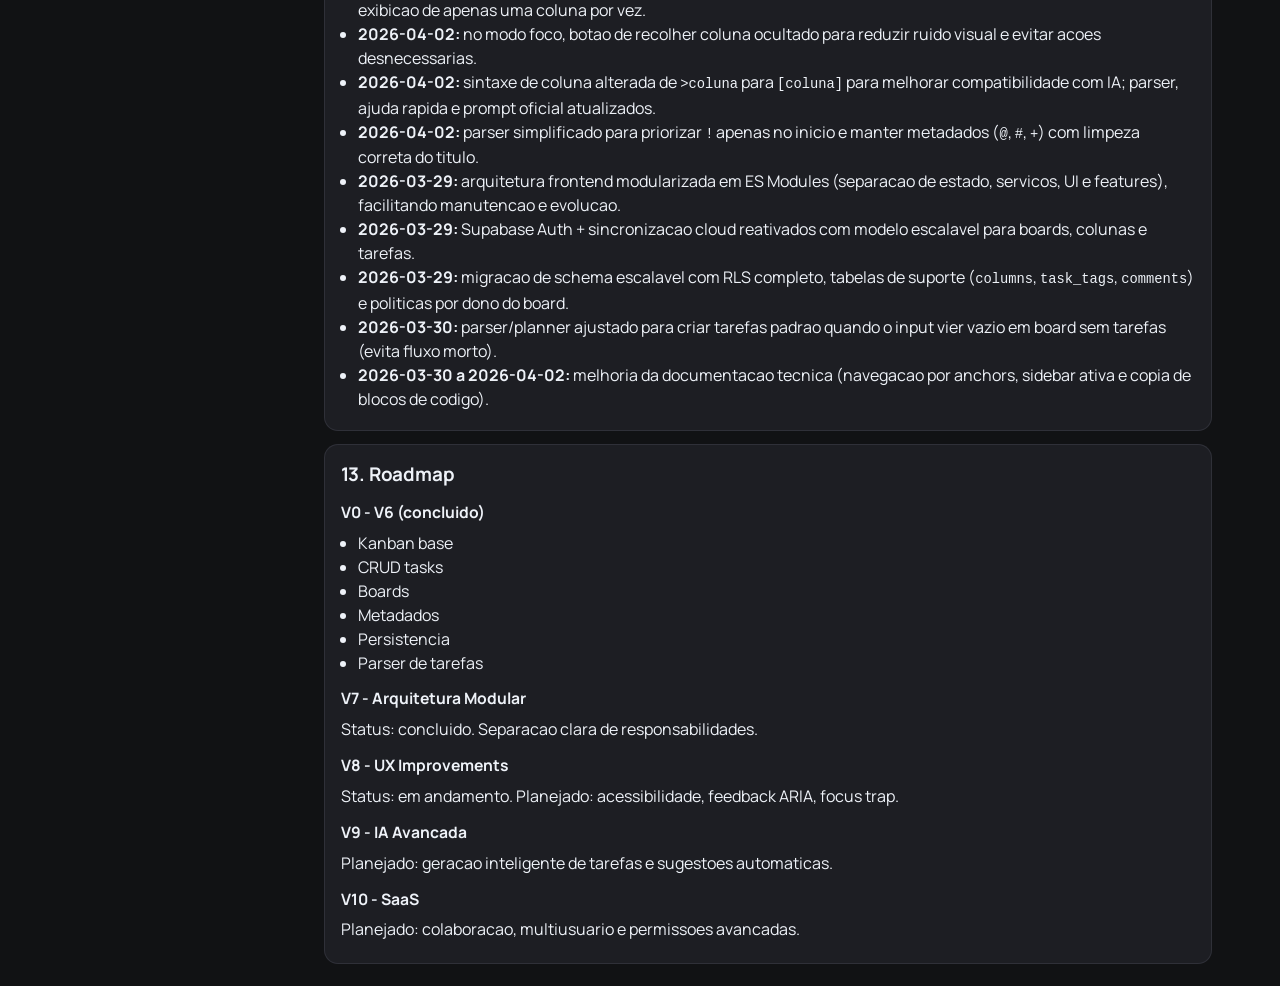
==== commit 19ad180c: "Refina modo foco e atualiza documentacao tecnica" ====
--- a/docs/index.html
+++ b/docs/index.html
@@ -124,7 +124,7 @@
               <tr><td>responsavel</td><td>usuario associado</td></tr>
               <tr><td>tags</td><td>agrupamento flexivel</td></tr>
               <tr><td>prioridade</td><td>normal / alta</td></tr>
-              <tr><td>data</td><td>data planejada</td></tr>
+              <tr><td>data de inicio</td><td>data planejada</td></tr>
               <tr><td>completed_at</td><td>timestamp de conclusao</td></tr>
               <tr><td>comentarios</td><td>discussoes da tarefa</td></tr>
             </tbody>
@@ -142,7 +142,7 @@
               <tr><td><code>(categoria)</code></td><td>categoria</td></tr>
               <tr><td><code>@responsavel</code></td><td>responsavel</td></tr>
               <tr><td><code>#tag</code></td><td>tag</td></tr>
-              <tr><td><code>+data</code></td><td>data</td></tr>
+              <tr><td><code>+data</code></td><td>data de inicio</td></tr>
             </tbody>
           </table>
           <pre><code>![em andamento] criar API (backend) @joao #node +05-04-2026</code></pre>
@@ -251,6 +251,8 @@
           <h2>12. Changelogs</h2>
           <p>Historico resumido com foco apenas nos marcos que mudaram a base do produto.</p>
           <ul>
+            <li><strong>2026-04-02:</strong> modo foco atualizado com seletor compacto de coluna no cabecalho (menu <code>&lt;</code>/<code>v</code>), mantendo exibicao de apenas uma coluna por vez.</li>
+            <li><strong>2026-04-02:</strong> no modo foco, botao de recolher coluna ocultado para reduzir ruido visual e evitar acoes desnecessarias.</li>
             <li><strong>2026-04-02:</strong> sintaxe de coluna alterada de <code>&gt;coluna</code> para <code>[coluna]</code> para melhorar compatibilidade com IA; parser, ajuda rapida e prompt oficial atualizados.</li>
             <li><strong>2026-04-02:</strong> parser simplificado para priorizar <code>!</code> apenas no inicio e manter metadados (<code>@</code>, <code>#</code>, <code>+</code>) com limpeza correta do titulo.</li>
             <li><strong>2026-03-29:</strong> arquitetura frontend modularizada em ES Modules (separacao de estado, servicos, UI e features), facilitando manutencao e evolucao.</li>
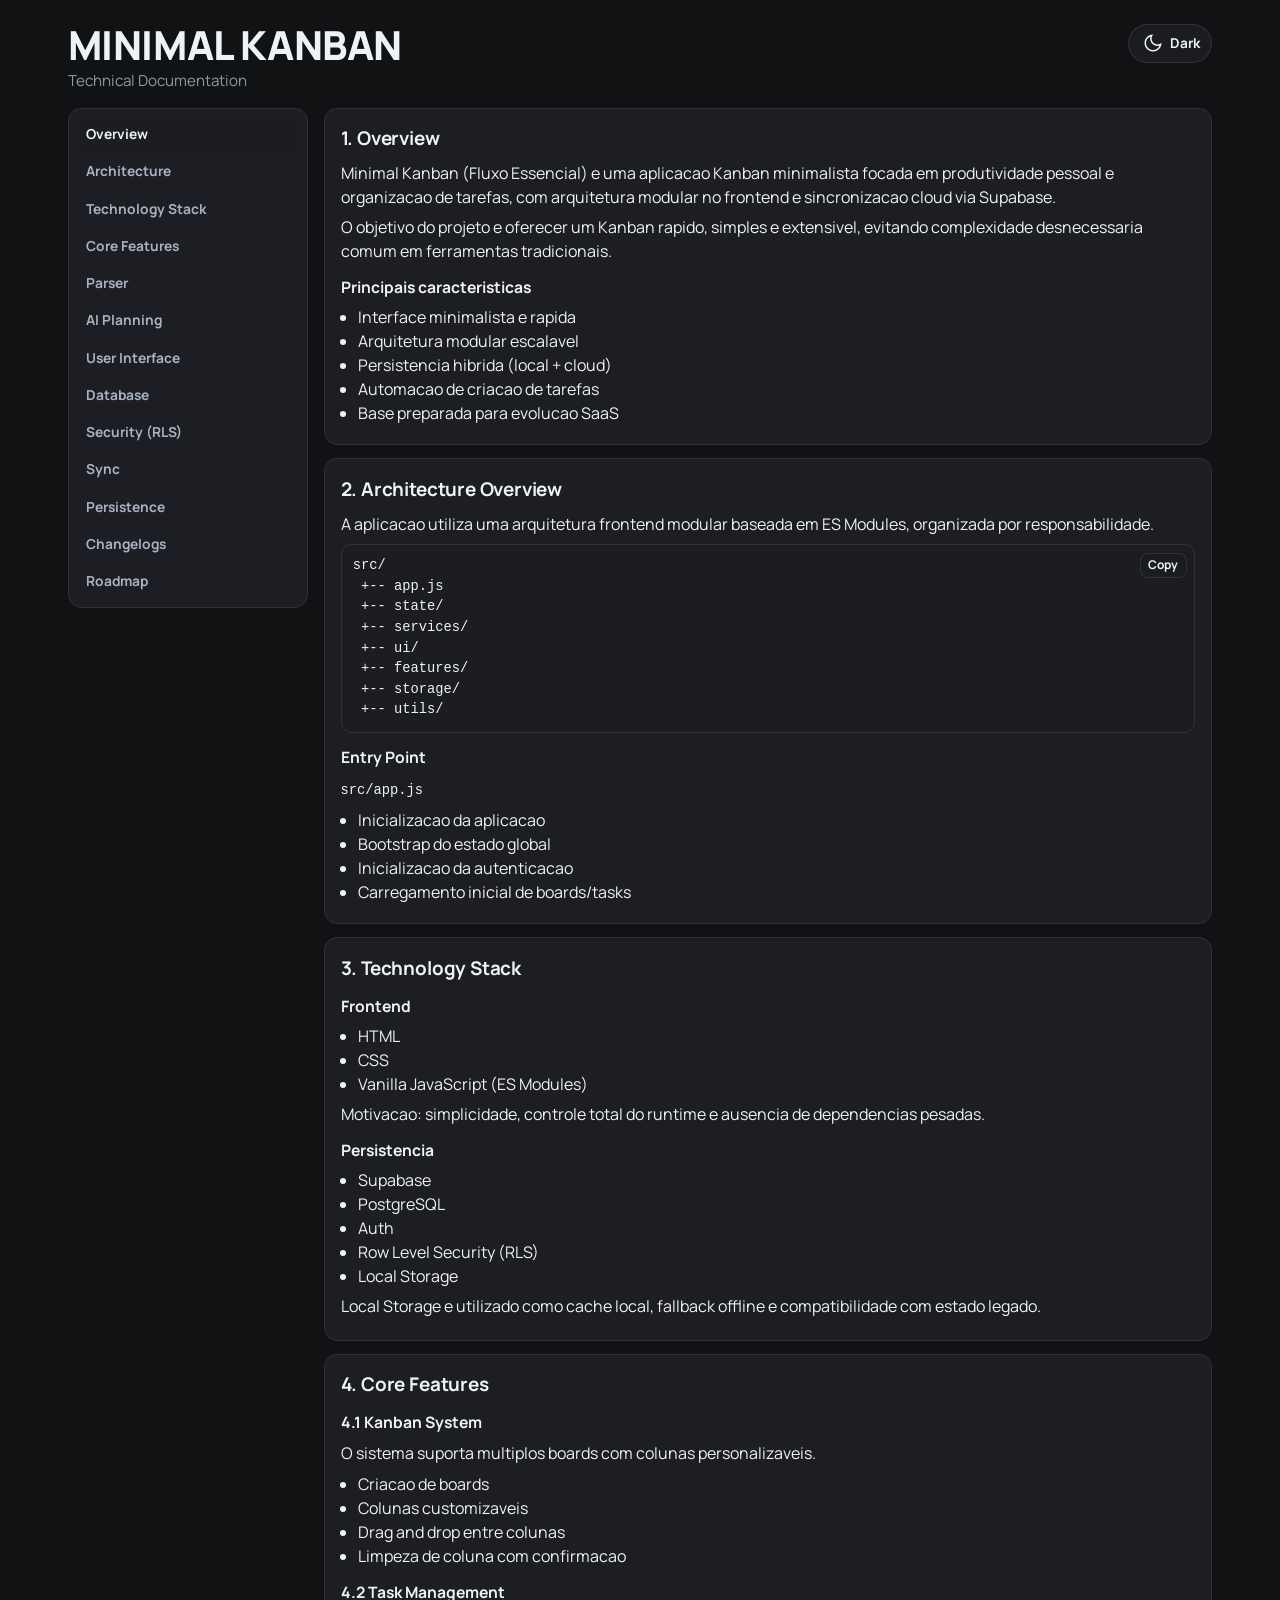
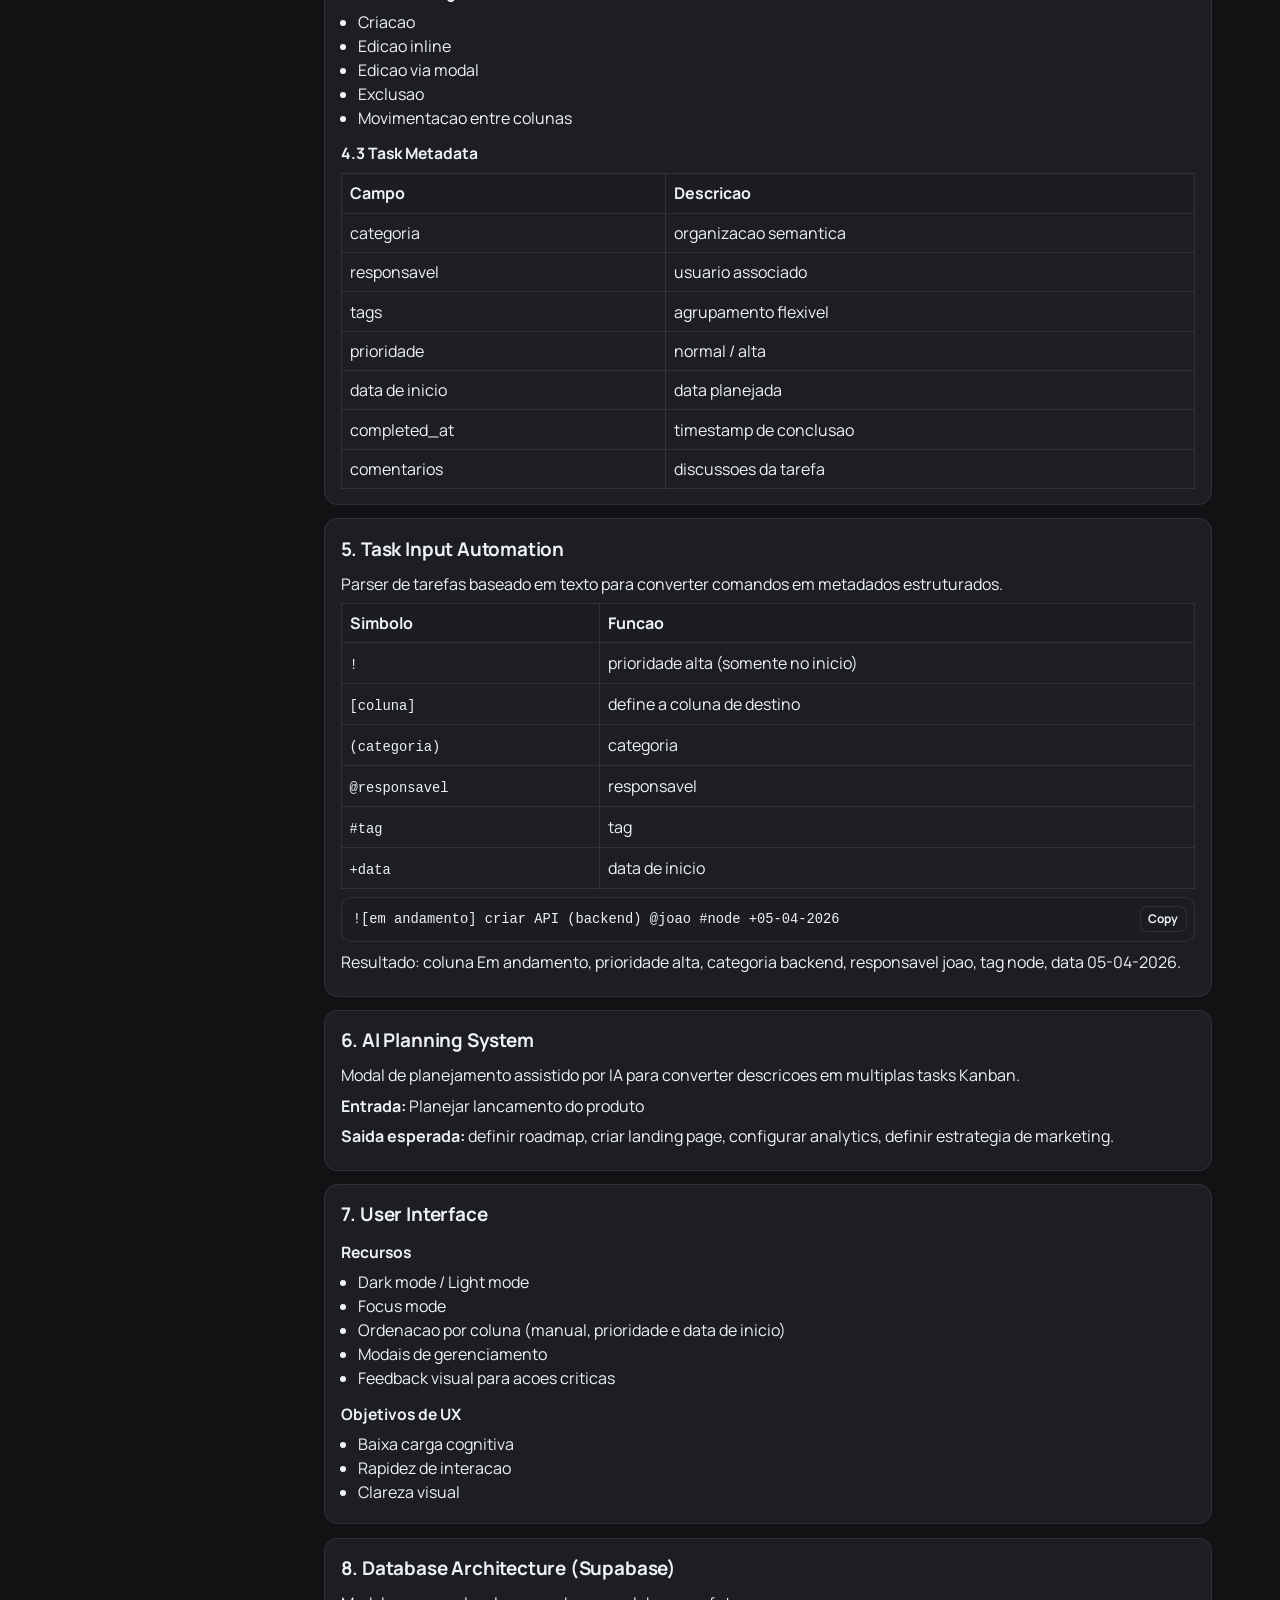
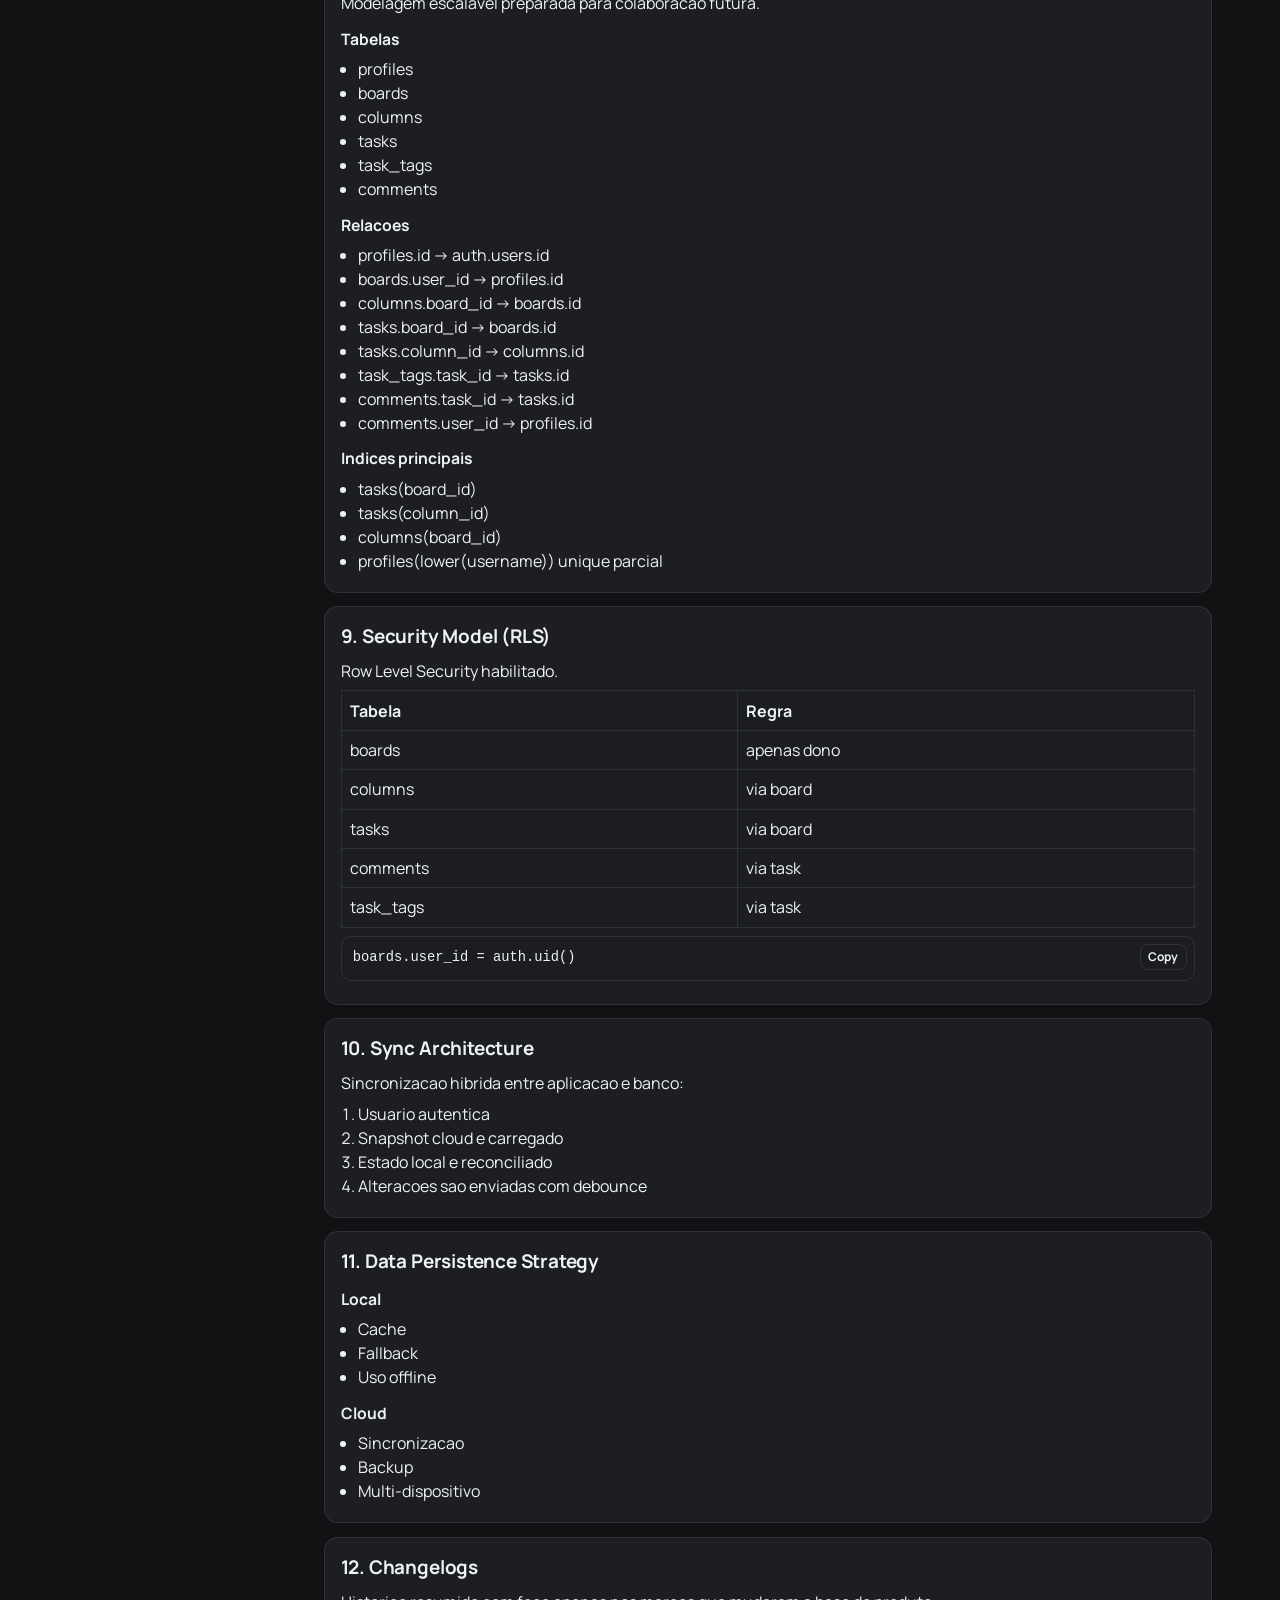
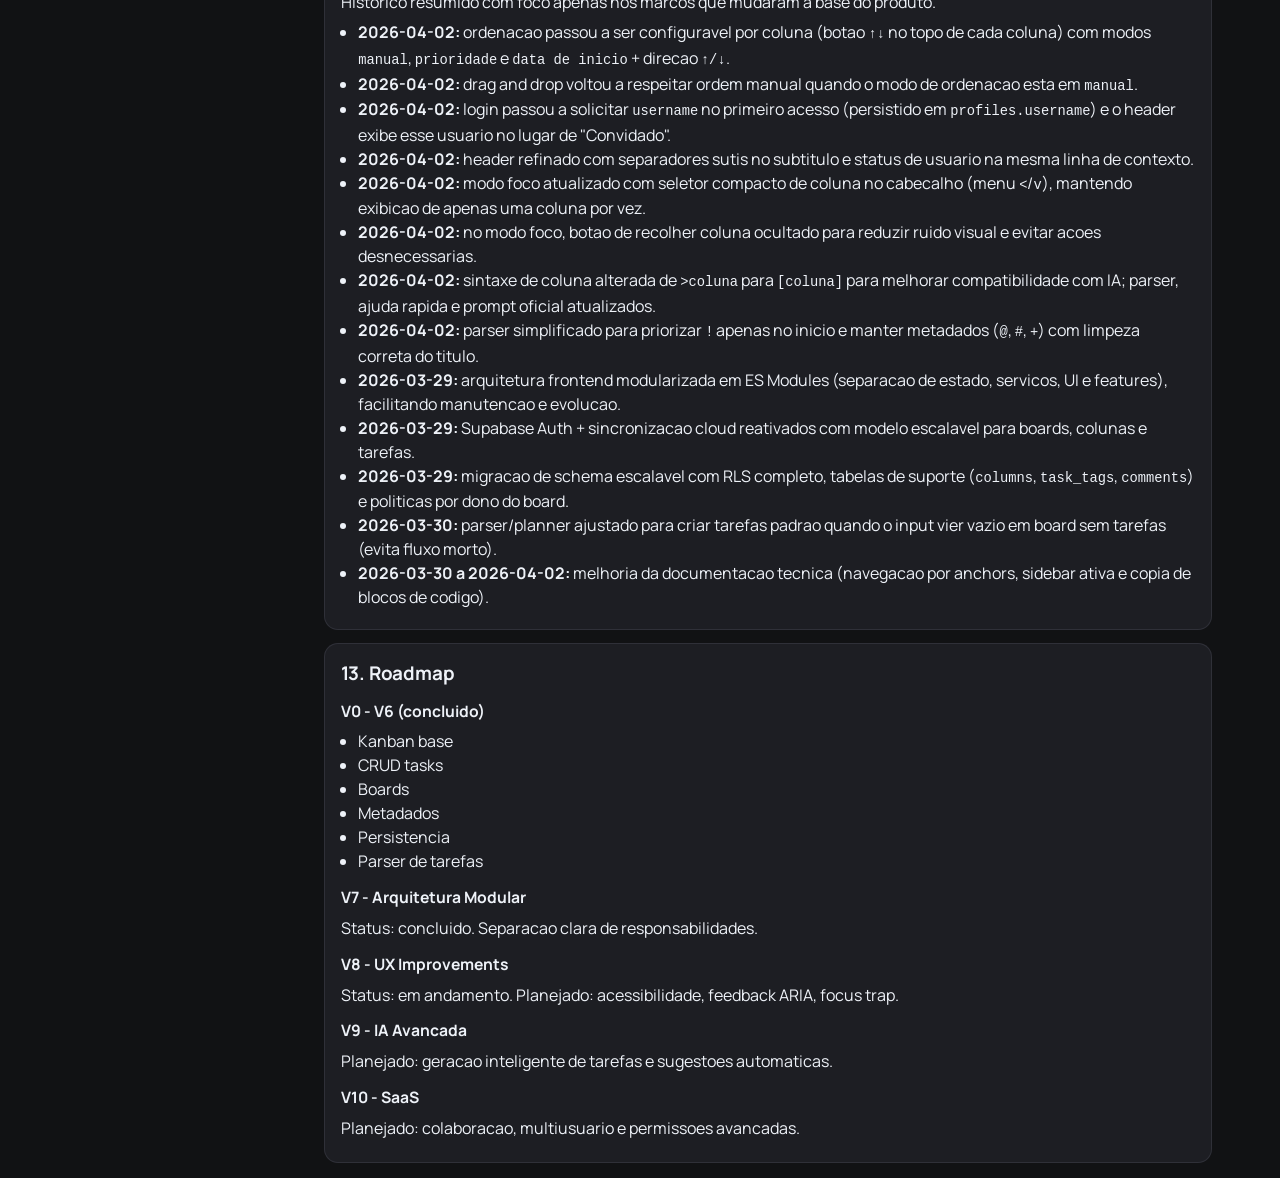
==== commit 654935bb: "Atualiza foco/ordenacao, username de perfil e documentacao" ====
--- a/docs/index.html
+++ b/docs/index.html
@@ -162,6 +162,7 @@
           <ul>
             <li>Dark mode / Light mode</li>
             <li>Focus mode</li>
+            <li>Ordenacao por coluna (manual, prioridade e data de inicio)</li>
             <li>Modais de gerenciamento</li>
             <li>Feedback visual para acoes criticas</li>
           </ul>
@@ -201,6 +202,7 @@
             <li>tasks(board_id)</li>
             <li>tasks(column_id)</li>
             <li>columns(board_id)</li>
+            <li>profiles(lower(username)) unique parcial</li>
           </ul>
         </section>
 
@@ -251,6 +253,10 @@
           <h2>12. Changelogs</h2>
           <p>Historico resumido com foco apenas nos marcos que mudaram a base do produto.</p>
           <ul>
+            <li><strong>2026-04-02:</strong> ordenacao passou a ser configuravel por coluna (botao <code>↑↓</code> no topo de cada coluna) com modos <code>manual</code>, <code>prioridade</code> e <code>data de inicio</code> + direcao <code>↑/↓</code>.</li>
+            <li><strong>2026-04-02:</strong> drag and drop voltou a respeitar ordem manual quando o modo de ordenacao esta em <code>manual</code>.</li>
+            <li><strong>2026-04-02:</strong> login passou a solicitar <code>username</code> no primeiro acesso (persistido em <code>profiles.username</code>) e o header exibe esse usuario no lugar de "Convidado".</li>
+            <li><strong>2026-04-02:</strong> header refinado com separadores sutis no subtitulo e status de usuario na mesma linha de contexto.</li>
             <li><strong>2026-04-02:</strong> modo foco atualizado com seletor compacto de coluna no cabecalho (menu <code>&lt;</code>/<code>v</code>), mantendo exibicao de apenas uma coluna por vez.</li>
             <li><strong>2026-04-02:</strong> no modo foco, botao de recolher coluna ocultado para reduzir ruido visual e evitar acoes desnecessarias.</li>
             <li><strong>2026-04-02:</strong> sintaxe de coluna alterada de <code>&gt;coluna</code> para <code>[coluna]</code> para melhorar compatibilidade com IA; parser, ajuda rapida e prompt oficial atualizados.</li>
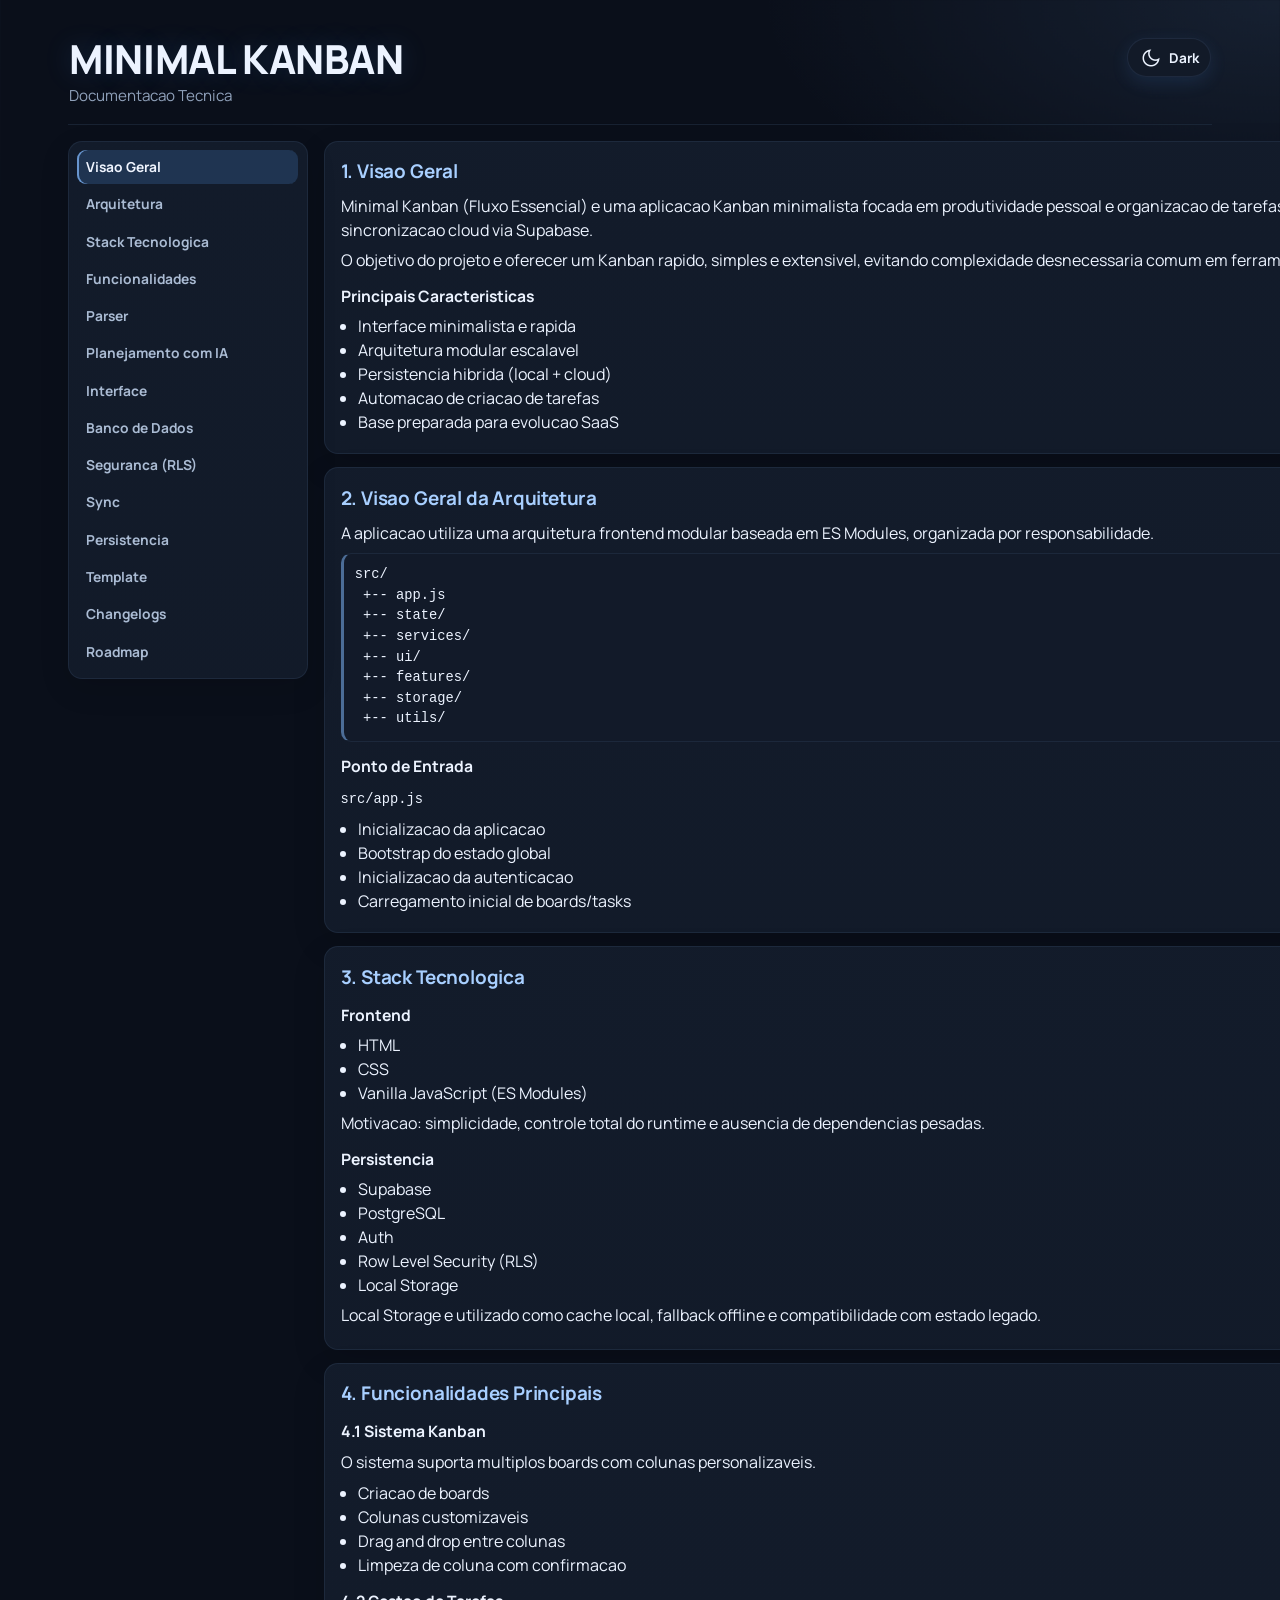
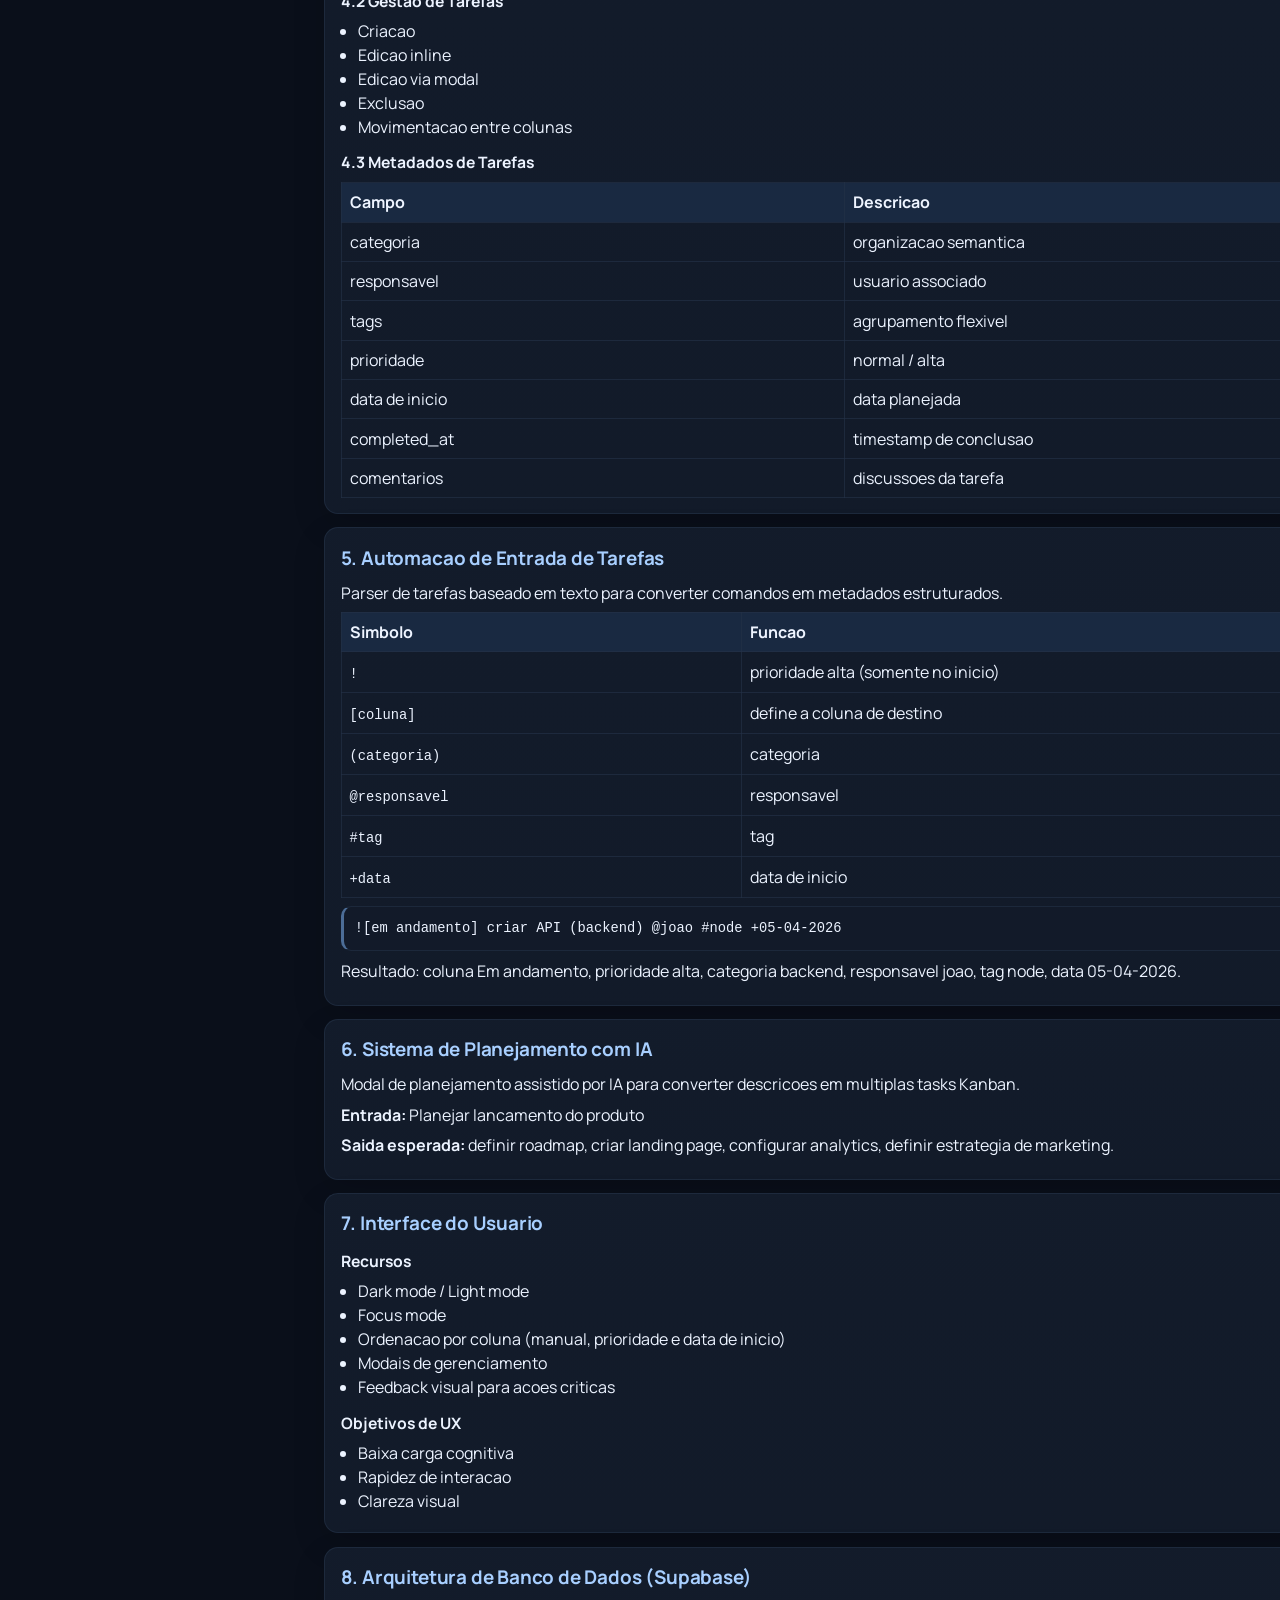
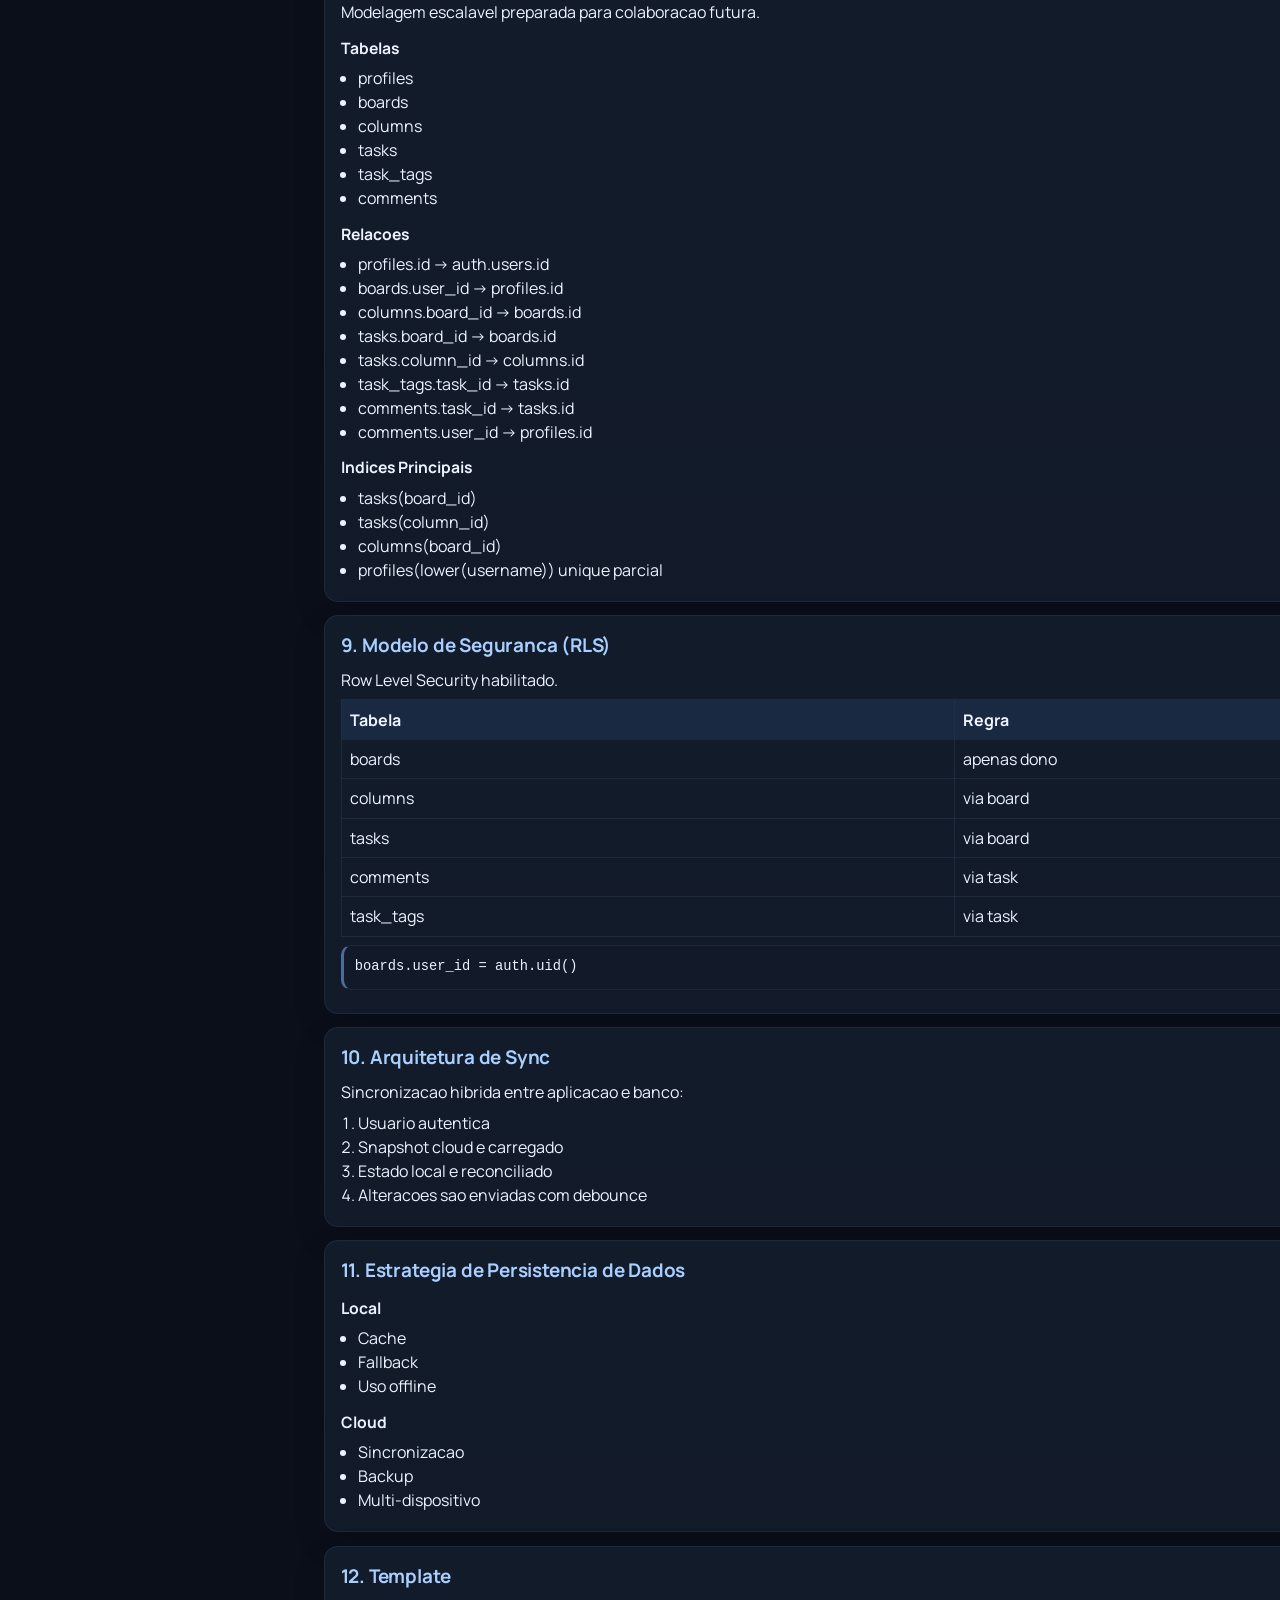
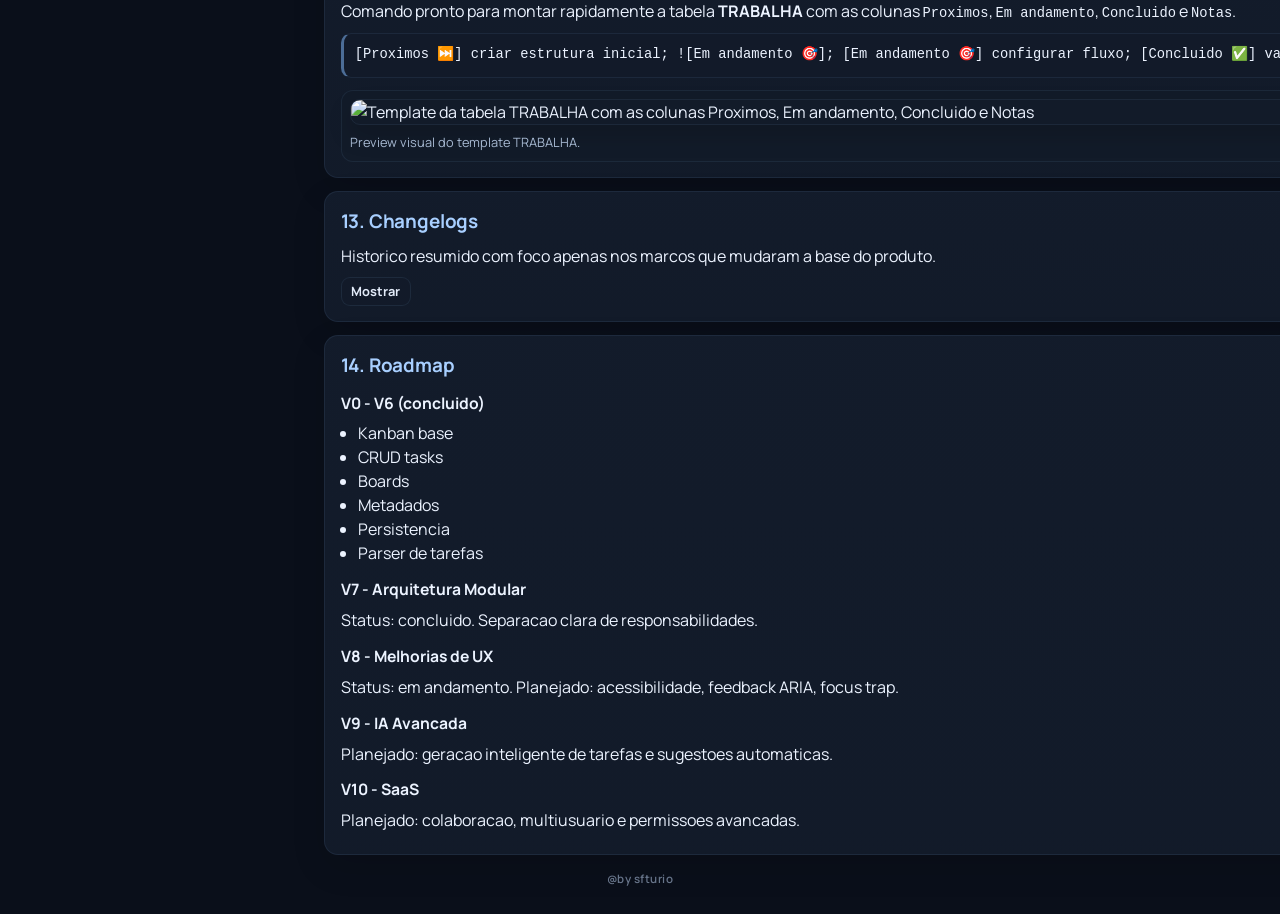
==== commit f8620d01: "Adiciona picker de emojis no topo e atualiza template/documentacao" ====
--- a/docs/index.html
+++ b/docs/index.html
@@ -3,7 +3,7 @@
 <head>
   <meta charset="UTF-8" />
   <meta name="viewport" content="width=device-width, initial-scale=1.0" />
-  <title>Minimal Kanban - Technical Documentation</title>
+  <title>Minimal Kanban - Documentacao Tecnica</title>
   <link rel="preconnect" href="https://fonts.googleapis.com" />
   <link rel="preconnect" href="https://fonts.gstatic.com" crossorigin />
   <link href="https://fonts.googleapis.com/css2?family=Manrope:wght@400;500;600;700;800&display=swap" rel="stylesheet" />
@@ -15,7 +15,7 @@
     <header id="top" class="doc-header">
       <div>
         <h1>Minimal Kanban</h1>
-        <p class="subtitle">Technical Documentation</p>
+        <p class="subtitle">Documentacao Tecnica</p>
       </div>
       <button id="theme-toggle" type="button" class="theme-btn" aria-label="Alternar tema" aria-pressed="false">
         <span id="theme-icon" class="material-symbols-outlined">dark_mode</span>
@@ -26,17 +26,18 @@
     <div class="doc-layout">
       <aside class="doc-sidebar">
         <nav class="doc-nav" aria-label="Navegacao da documentacao">
-          <a href="#top">Overview</a>
-          <a href="#architecture">Architecture</a>
-          <a href="#stack">Technology Stack</a>
-          <a href="#core-features">Core Features</a>
+          <a href="#overview">Visao Geral</a>
+          <a href="#architecture">Arquitetura</a>
+          <a href="#stack">Stack Tecnologica</a>
+          <a href="#core-features">Funcionalidades</a>
           <a href="#parser">Parser</a>
-          <a href="#ai-planning">AI Planning</a>
-          <a href="#ui">User Interface</a>
-          <a href="#database">Database</a>
-          <a href="#security">Security (RLS)</a>
+          <a href="#ai-planning">Planejamento com IA</a>
+          <a href="#ui">Interface</a>
+          <a href="#database">Banco de Dados</a>
+          <a href="#security">Seguranca (RLS)</a>
           <a href="#sync">Sync</a>
-          <a href="#persistence">Persistence</a>
+          <a href="#persistence">Persistencia</a>
+          <a href="#template">Template</a>
           <a href="#changelogs">Changelogs</a>
           <a href="#roadmap">Roadmap</a>
         </nav>
@@ -44,10 +45,10 @@
 
       <div class="doc-content">
         <section id="overview" class="doc-card">
-          <h2>1. Overview</h2>
+          <h2>1. Visao Geral</h2>
           <p>Minimal Kanban (Fluxo Essencial) e uma aplicacao Kanban minimalista focada em produtividade pessoal e organizacao de tarefas, com arquitetura modular no frontend e sincronizacao cloud via Supabase.</p>
           <p>O objetivo do projeto e oferecer um Kanban rapido, simples e extensivel, evitando complexidade desnecessaria comum em ferramentas tradicionais.</p>
-          <h3>Principais caracteristicas</h3>
+          <h3>Principais Caracteristicas</h3>
           <ul>
             <li>Interface minimalista e rapida</li>
             <li>Arquitetura modular escalavel</li>
@@ -58,7 +59,7 @@
         </section>
 
         <section id="architecture" class="doc-card">
-          <h2>2. Architecture Overview</h2>
+          <h2>2. Visao Geral da Arquitetura</h2>
           <p>A aplicacao utiliza uma arquitetura frontend modular baseada em ES Modules, organizada por responsabilidade.</p>
           <pre><code>src/
  +-- app.js
@@ -68,7 +69,7 @@
  +-- features/
  +-- storage/
  +-- utils/</code></pre>
-          <h3>Entry Point</h3>
+          <h3>Ponto de Entrada</h3>
           <p><code>src/app.js</code></p>
           <ul>
             <li>Inicializacao da aplicacao</li>
@@ -79,7 +80,7 @@
         </section>
 
         <section id="stack" class="doc-card">
-          <h2>3. Technology Stack</h2>
+          <h2>3. Stack Tecnologica</h2>
           <h3>Frontend</h3>
           <ul>
             <li>HTML</li>
@@ -99,8 +100,8 @@
         </section>
 
         <section id="core-features" class="doc-card">
-          <h2>4. Core Features</h2>
-          <h3>4.1 Kanban System</h3>
+          <h2>4. Funcionalidades Principais</h2>
+          <h3>4.1 Sistema Kanban</h3>
           <p>O sistema suporta multiplos boards com colunas personalizaveis.</p>
           <ul>
             <li>Criacao de boards</li>
@@ -108,7 +109,7 @@
             <li>Drag and drop entre colunas</li>
             <li>Limpeza de coluna com confirmacao</li>
           </ul>
-          <h3>4.2 Task Management</h3>
+          <h3>4.2 Gestao de Tarefas</h3>
           <ul>
             <li>Criacao</li>
             <li>Edicao inline</li>
@@ -116,7 +117,7 @@
             <li>Exclusao</li>
             <li>Movimentacao entre colunas</li>
           </ul>
-          <h3>4.3 Task Metadata</h3>
+          <h3>4.3 Metadados de Tarefas</h3>
           <table>
             <thead><tr><th>Campo</th><th>Descricao</th></tr></thead>
             <tbody>
@@ -132,7 +133,7 @@
         </section>
 
         <section id="parser" class="doc-card">
-          <h2>5. Task Input Automation</h2>
+          <h2>5. Automacao de Entrada de Tarefas</h2>
           <p>Parser de tarefas baseado em texto para converter comandos em metadados estruturados.</p>
           <table>
             <thead><tr><th>Simbolo</th><th>Funcao</th></tr></thead>
@@ -150,14 +151,14 @@
         </section>
 
         <section id="ai-planning" class="doc-card">
-          <h2>6. AI Planning System</h2>
+          <h2>6. Sistema de Planejamento com IA</h2>
           <p>Modal de planejamento assistido por IA para converter descricoes em multiplas tasks Kanban.</p>
           <p><strong>Entrada:</strong> Planejar lancamento do produto</p>
           <p><strong>Saida esperada:</strong> definir roadmap, criar landing page, configurar analytics, definir estrategia de marketing.</p>
         </section>
 
         <section id="ui" class="doc-card">
-          <h2>7. User Interface</h2>
+          <h2>7. Interface do Usuario</h2>
           <h3>Recursos</h3>
           <ul>
             <li>Dark mode / Light mode</li>
@@ -175,7 +176,7 @@
         </section>
 
         <section id="database" class="doc-card">
-          <h2>8. Database Architecture (Supabase)</h2>
+          <h2>8. Arquitetura de Banco de Dados (Supabase)</h2>
           <p>Modelagem escalavel preparada para colaboracao futura.</p>
           <h3>Tabelas</h3>
           <ul>
@@ -197,7 +198,7 @@
             <li>comments.task_id -> tasks.id</li>
             <li>comments.user_id -> profiles.id</li>
           </ul>
-          <h3>Indices principais</h3>
+          <h3>Indices Principais</h3>
           <ul>
             <li>tasks(board_id)</li>
             <li>tasks(column_id)</li>
@@ -207,7 +208,7 @@
         </section>
 
         <section id="security" class="doc-card">
-          <h2>9. Security Model (RLS)</h2>
+          <h2>9. Modelo de Seguranca (RLS)</h2>
           <p>Row Level Security habilitado.</p>
           <table>
             <thead><tr><th>Tabela</th><th>Regra</th></tr></thead>
@@ -223,7 +224,7 @@
         </section>
 
         <section id="sync" class="doc-card">
-          <h2>10. Sync Architecture</h2>
+          <h2>10. Arquitetura de Sync</h2>
           <p>Sincronizacao hibrida entre aplicacao e banco:</p>
           <ol>
             <li>Usuario autentica</li>
@@ -234,7 +235,7 @@
         </section>
 
         <section id="persistence" class="doc-card">
-          <h2>11. Data Persistence Strategy</h2>
+          <h2>11. Estrategia de Persistencia de Dados</h2>
           <h3>Local</h3>
           <ul>
             <li>Cache</li>
@@ -249,27 +250,35 @@
           </ul>
         </section>
 
+        <section id="template" class="doc-card">
+          <h2>12. Template</h2>
+          <p>Comando pronto para montar rapidamente a tabela <strong>TRABALHA</strong> com as colunas <code>Proximos</code>, <code>Em andamento</code>, <code>Concluido</code> e <code>Notas</code>.</p>
+          <pre><code>[Proximos ⏭️] criar estrutura inicial; ![Em andamento 🎯]; [Em andamento 🎯] configurar fluxo; [Concluido ✅] validar processo; [Notas 🧠] observacoes gerais</code></pre>
+          <figure class="template-figure">
+            <img src="./assets/template-trabalha.png" alt="Template da tabela TRABALHA com as colunas Proximos, Em andamento, Concluido e Notas" loading="lazy" />
+            <figcaption>Preview visual do template TRABALHA.</figcaption>
+          </figure>
+        </section>
+
         <section id="changelogs" class="doc-card">
-          <h2>12. Changelogs</h2>
+          <h2>13. Changelogs</h2>
           <p>Historico resumido com foco apenas nos marcos que mudaram a base do produto.</p>
-          <ul>
-            <li><strong>2026-04-02:</strong> ordenacao passou a ser configuravel por coluna (botao <code>↑↓</code> no topo de cada coluna) com modos <code>manual</code>, <code>prioridade</code> e <code>data de inicio</code> + direcao <code>↑/↓</code>.</li>
-            <li><strong>2026-04-02:</strong> drag and drop voltou a respeitar ordem manual quando o modo de ordenacao esta em <code>manual</code>.</li>
-            <li><strong>2026-04-02:</strong> login passou a solicitar <code>username</code> no primeiro acesso (persistido em <code>profiles.username</code>) e o header exibe esse usuario no lugar de "Convidado".</li>
-            <li><strong>2026-04-02:</strong> header refinado com separadores sutis no subtitulo e status de usuario na mesma linha de contexto.</li>
-            <li><strong>2026-04-02:</strong> modo foco atualizado com seletor compacto de coluna no cabecalho (menu <code>&lt;</code>/<code>v</code>), mantendo exibicao de apenas uma coluna por vez.</li>
-            <li><strong>2026-04-02:</strong> no modo foco, botao de recolher coluna ocultado para reduzir ruido visual e evitar acoes desnecessarias.</li>
-            <li><strong>2026-04-02:</strong> sintaxe de coluna alterada de <code>&gt;coluna</code> para <code>[coluna]</code> para melhorar compatibilidade com IA; parser, ajuda rapida e prompt oficial atualizados.</li>
-            <li><strong>2026-04-02:</strong> parser simplificado para priorizar <code>!</code> apenas no inicio e manter metadados (<code>@</code>, <code>#</code>, <code>+</code>) com limpeza correta do titulo.</li>
-            <li><strong>2026-03-29:</strong> arquitetura frontend modularizada em ES Modules (separacao de estado, servicos, UI e features), facilitando manutencao e evolucao.</li>
-            <li><strong>2026-03-29:</strong> Supabase Auth + sincronizacao cloud reativados com modelo escalavel para boards, colunas e tarefas.</li>
-            <li><strong>2026-03-29:</strong> migracao de schema escalavel com RLS completo, tabelas de suporte (<code>columns</code>, <code>task_tags</code>, <code>comments</code>) e politicas por dono do board.</li>
-            <li><strong>2026-03-30:</strong> parser/planner ajustado para criar tarefas padrao quando o input vier vazio em board sem tarefas (evita fluxo morto).</li>
-            <li><strong>2026-03-30 a 2026-04-02:</strong> melhoria da documentacao tecnica (navegacao por anchors, sidebar ativa e copia de blocos de codigo).</li>
-          </ul>
+          <button id="changelogs-toggle" type="button" class="section-toggle-btn" aria-expanded="false" aria-controls="changelogs-content">Mostrar</button>
+          <div id="changelogs-content" hidden>
+          <ul>
+            <li><strong>2026-04-02:</strong> parser de tarefas atualizado para sintaxe simplificada com coluna em <code>[coluna]</code>, prioridade com <code>!</code> no inicio, metadados (<code>@</code>, <code>#</code>, <code>+</code>) e criacao automatica de colunas ausentes.</li>
+            <li><strong>2026-04-02:</strong> ordenacao por coluna consolidada com modos <code>manual</code>, <code>prioridade</code> e <code>data de inicio</code>; drag and drop respeita a ordem manual quando este modo esta ativo.</li>
+            <li><strong>2026-04-02:</strong> modo foco refinado para selecao de coluna com menos ruido visual, mantendo apenas uma coluna visivel por vez.</li>
+            <li><strong>2026-04-02:</strong> fluxo de usuario/login estabilizado com <code>username</code> persistido em <code>profiles.username</code> e exibicao no header apos autenticacao.</li>
+            <li><strong>2026-04-02:</strong> compatibilidade de dados legados reforcada com migracao de IDs de board para UUID antes da sincronizacao cloud.</li>
+            <li><strong>2026-03-29:</strong> arquitetura frontend modularizada em ES Modules (estado, servicos, UI e features) para facilitar manutencao e evolucao.</li>
+            <li><strong>2026-03-29:</strong> base Supabase consolidada com Auth, sincronizacao cloud e RLS para boards, colunas e tarefas.</li>
+            <li><strong>2026-03-30 a 2026-04-02:</strong> documentacao tecnica evoluida com navegacao por anchors, sidebar ativa e secao de changelog colapsavel.</li>
+          </ul>
+          </div>
         </section>
         <section id="roadmap" class="doc-card">
-          <h2>13. Roadmap</h2>
+          <h2>14. Roadmap</h2>
           <h3>V0 - V6 (concluido)</h3>
           <ul>
             <li>Kanban base</li>
@@ -281,7 +290,7 @@
           </ul>
           <h3>V7 - Arquitetura Modular</h3>
           <p>Status: concluido. Separacao clara de responsabilidades.</p>
-          <h3>V8 - UX Improvements</h3>
+          <h3>V8 - Melhorias de UX</h3>
           <p>Status: em andamento. Planejado: acessibilidade, feedback ARIA, focus trap.</p>
           <h3>V9 - IA Avancada</h3>
           <p>Planejado: geracao inteligente de tarefas e sugestoes automaticas.</p>
@@ -290,9 +299,9 @@
         </section>
       </div>
     </div>
+    <footer class="doc-signature" aria-label="Assinatura da documentacao">@by sfturio</footer>
   </main>
 
   <script type="module" src="./script.js"></script>
 </body>
 </html>
-
--- a/docs/style.css
+++ b/docs/style.css
@@ -1,10 +1,14 @@
 ﻿:root {
-  --background: #f4f6fa;
-  --surface-low: #e9edf4;
+  --background: #eef3fb;
+  --surface-low: #e6edf7;
   --surface-card: #ffffff;
-  --text: #111827;
-  --text-muted: #667085;
-  --line-soft: #cfd7e4;
+  --text: #0f172a;
+  --text-muted: #5d6b82;
+  --line-soft: #c8d4e6;
+  --accent: #2f80ff;
+  --accent-soft: #6ea8ff;
+  --accent-strong: #1d4ed8;
+  --glow: color-mix(in srgb, var(--accent) 18%, transparent);
 }
 
 * {
@@ -20,18 +24,25 @@
   font-family: "Manrope", sans-serif;
   line-height: 1.5;
   color: var(--text);
-  background: var(--background);
+  background:
+    radial-gradient(1100px 500px at 10% -20%, color-mix(in srgb, var(--accent) 12%, transparent), transparent 62%),
+    radial-gradient(900px 420px at 100% 0%, color-mix(in srgb, var(--accent-soft) 10%, transparent), transparent 58%),
+    var(--background);
   -webkit-font-smoothing: antialiased;
   -moz-osx-font-smoothing: grayscale;
 }
 
 body.dark {
-  --background: #111214;
-  --surface-low: #1a1b1f;
-  --surface-card: #212329;
-  --text: #eef2f8;
-  --text-muted: #9ca6b6;
-  --line-soft: #3a3d46;
+  --background: #0a0f1a;
+  --surface-low: #111927;
+  --surface-card: #151f30;
+  --text: #ecf3ff;
+  --text-muted: #9db0cb;
+  --line-soft: #243247;
+  --accent: #52a0ff;
+  --accent-soft: #84bbff;
+  --accent-strong: #2f80ff;
+  --glow: color-mix(in srgb, var(--accent) 24%, transparent);
 }
 
 .material-symbols-outlined {
@@ -49,7 +60,9 @@
   align-items: flex-start;
   justify-content: space-between;
   gap: 0.8rem;
-  margin-bottom: 0.9rem;
+  margin-bottom: 1rem;
+  padding: 0.9rem 0.1rem 1rem;
+  border-bottom: 1px solid color-mix(in srgb, var(--line-soft) 54%, transparent);
 }
 
 h1 {
@@ -59,6 +72,7 @@
   letter-spacing: -0.01em;
   font-weight: 800;
   text-transform: uppercase;
+  text-shadow: 0 0 28px color-mix(in srgb, var(--accent) 18%, transparent);
 }
 
 .subtitle {
@@ -80,10 +94,12 @@
   align-items: center;
   gap: 0.35rem;
   cursor: pointer;
+  box-shadow: 0 6px 18px color-mix(in srgb, var(--glow) 50%, transparent);
 }
 
 .theme-btn:hover {
-  background: color-mix(in srgb, var(--surface-low) 72%, var(--surface-card));
+  background: color-mix(in srgb, var(--surface-low) 62%, var(--surface-card));
+  border-color: color-mix(in srgb, var(--accent-soft) 45%, var(--line-soft));
 }
 
 .doc-layout {
@@ -97,10 +113,12 @@
   position: sticky;
   top: 1rem;
   align-self: start;
-  background: color-mix(in srgb, var(--surface-low) 64%, var(--surface-card));
+  background:
+    linear-gradient(180deg, color-mix(in srgb, var(--surface-low) 66%, var(--surface-card)), color-mix(in srgb, var(--surface-low) 78%, var(--surface-card)));
   border: 1px solid color-mix(in srgb, var(--line-soft) 62%, transparent);
   border-radius: 14px;
   padding: 0.55rem;
+  box-shadow: 0 10px 30px color-mix(in srgb, #000 12%, transparent);
 }
 
 .doc-nav {
@@ -119,8 +137,9 @@
 
 .doc-nav a:hover,
 .doc-nav a.active {
-  background: color-mix(in srgb, var(--surface-low) 74%, var(--surface-card));
-  color: var(--text);
+  background: color-mix(in srgb, var(--accent) 16%, var(--surface-card));
+  color: color-mix(in srgb, var(--text) 80%, #fff);
+  box-shadow: inset 2px 0 0 color-mix(in srgb, var(--accent-soft) 72%, transparent);
 }
 
 .doc-content {
@@ -128,17 +147,30 @@
   gap: 0.82rem;
 }
 
+.doc-signature {
+  margin-top: 0.95rem;
+  text-align: center;
+  font-size: 0.72rem;
+  font-weight: 600;
+  letter-spacing: 0.04em;
+  color: color-mix(in srgb, var(--text-muted) 78%, transparent);
+  opacity: 0.82;
+}
+
 .doc-card {
-  background: color-mix(in srgb, var(--surface-low) 64%, var(--surface-card));
+  background:
+    linear-gradient(180deg, color-mix(in srgb, var(--surface-low) 62%, var(--surface-card)), color-mix(in srgb, var(--surface-low) 76%, var(--surface-card)));
   border: 1px solid color-mix(in srgb, var(--line-soft) 62%, transparent);
   border-radius: 14px;
   padding: 0.95rem 1rem;
+  box-shadow: 0 12px 34px color-mix(in srgb, #000 12%, transparent);
 }
 
 .doc-card h2 {
   margin: 0 0 0.55rem;
   font-size: 1.18rem;
   letter-spacing: -0.01em;
+  color: color-mix(in srgb, var(--accent-soft) 65%, var(--text));
 }
 
 .doc-card h3 {
@@ -154,6 +186,26 @@
 .doc-card ol {
   margin: 0.35rem 0 0.25rem;
   padding-left: 1.1rem;
+}
+
+.section-toggle-btn {
+  border: 1px solid color-mix(in srgb, var(--line-soft) 66%, transparent);
+  border-radius: 9px;
+  background: color-mix(in srgb, var(--surface-low) 80%, var(--surface-card));
+  color: color-mix(in srgb, var(--text) 88%, var(--text-muted));
+  font: inherit;
+  font-size: 0.8rem;
+  font-weight: 700;
+  line-height: 1;
+  padding: 0.44rem 0.6rem;
+  cursor: pointer;
+  margin-top: 0.15rem;
+}
+
+.section-toggle-btn:hover {
+  background: color-mix(in srgb, var(--surface-low) 66%, var(--surface-card));
+  border-color: color-mix(in srgb, var(--accent-soft) 48%, var(--line-soft));
+  color: var(--text);
 }
 
 .code-wrap {
@@ -174,16 +226,19 @@
   line-height: 1;
   padding: 0.36rem 0.46rem;
   cursor: pointer;
+  transition: border-color 140ms ease, background 140ms ease;
 }
 
 .copy-btn:hover {
-  background: color-mix(in srgb, var(--surface-low) 72%, var(--surface-card));
+  background: color-mix(in srgb, var(--surface-low) 66%, var(--surface-card));
+  border-color: color-mix(in srgb, var(--accent-soft) 50%, var(--line-soft));
 }
 
 .doc-card pre {
   margin: 0.5rem 0;
-  background: color-mix(in srgb, var(--surface-low) 74%, var(--surface-card));
+  background: color-mix(in srgb, var(--surface-low) 82%, var(--surface-card));
   border: 1px solid color-mix(in srgb, var(--line-soft) 62%, transparent);
+  border-left: 3px solid color-mix(in srgb, var(--accent-soft) 52%, transparent);
   border-radius: 10px;
   padding: 0.7rem;
   overflow: auto;
@@ -198,6 +253,29 @@
   width: 100%;
   border-collapse: collapse;
   margin-top: 0.45rem;
+}
+
+.template-figure {
+  margin: 0.75rem 0 0;
+  padding: 0.55rem;
+  border-radius: 12px;
+  border: 1px solid color-mix(in srgb, var(--line-soft) 60%, transparent);
+  background: color-mix(in srgb, var(--surface-low) 74%, var(--surface-card));
+}
+
+.template-figure img {
+  display: block;
+  width: 100%;
+  height: auto;
+  border-radius: 10px;
+  border: 1px solid color-mix(in srgb, var(--line-soft) 56%, transparent);
+  box-shadow: 0 10px 24px color-mix(in srgb, #000 16%, transparent);
+}
+
+.template-figure figcaption {
+  margin-top: 0.45rem;
+  font-size: 0.8rem;
+  color: color-mix(in srgb, var(--text-muted) 88%, var(--text));
 }
 
 .doc-card th,
@@ -209,7 +287,8 @@
 }
 
 .doc-card th {
-  background: color-mix(in srgb, var(--surface-low) 78%, var(--surface-card));
+  background: color-mix(in srgb, var(--accent) 12%, var(--surface-low));
+  color: color-mix(in srgb, var(--text) 88%, #fff);
 }
 
 @media (max-width: 980px) {
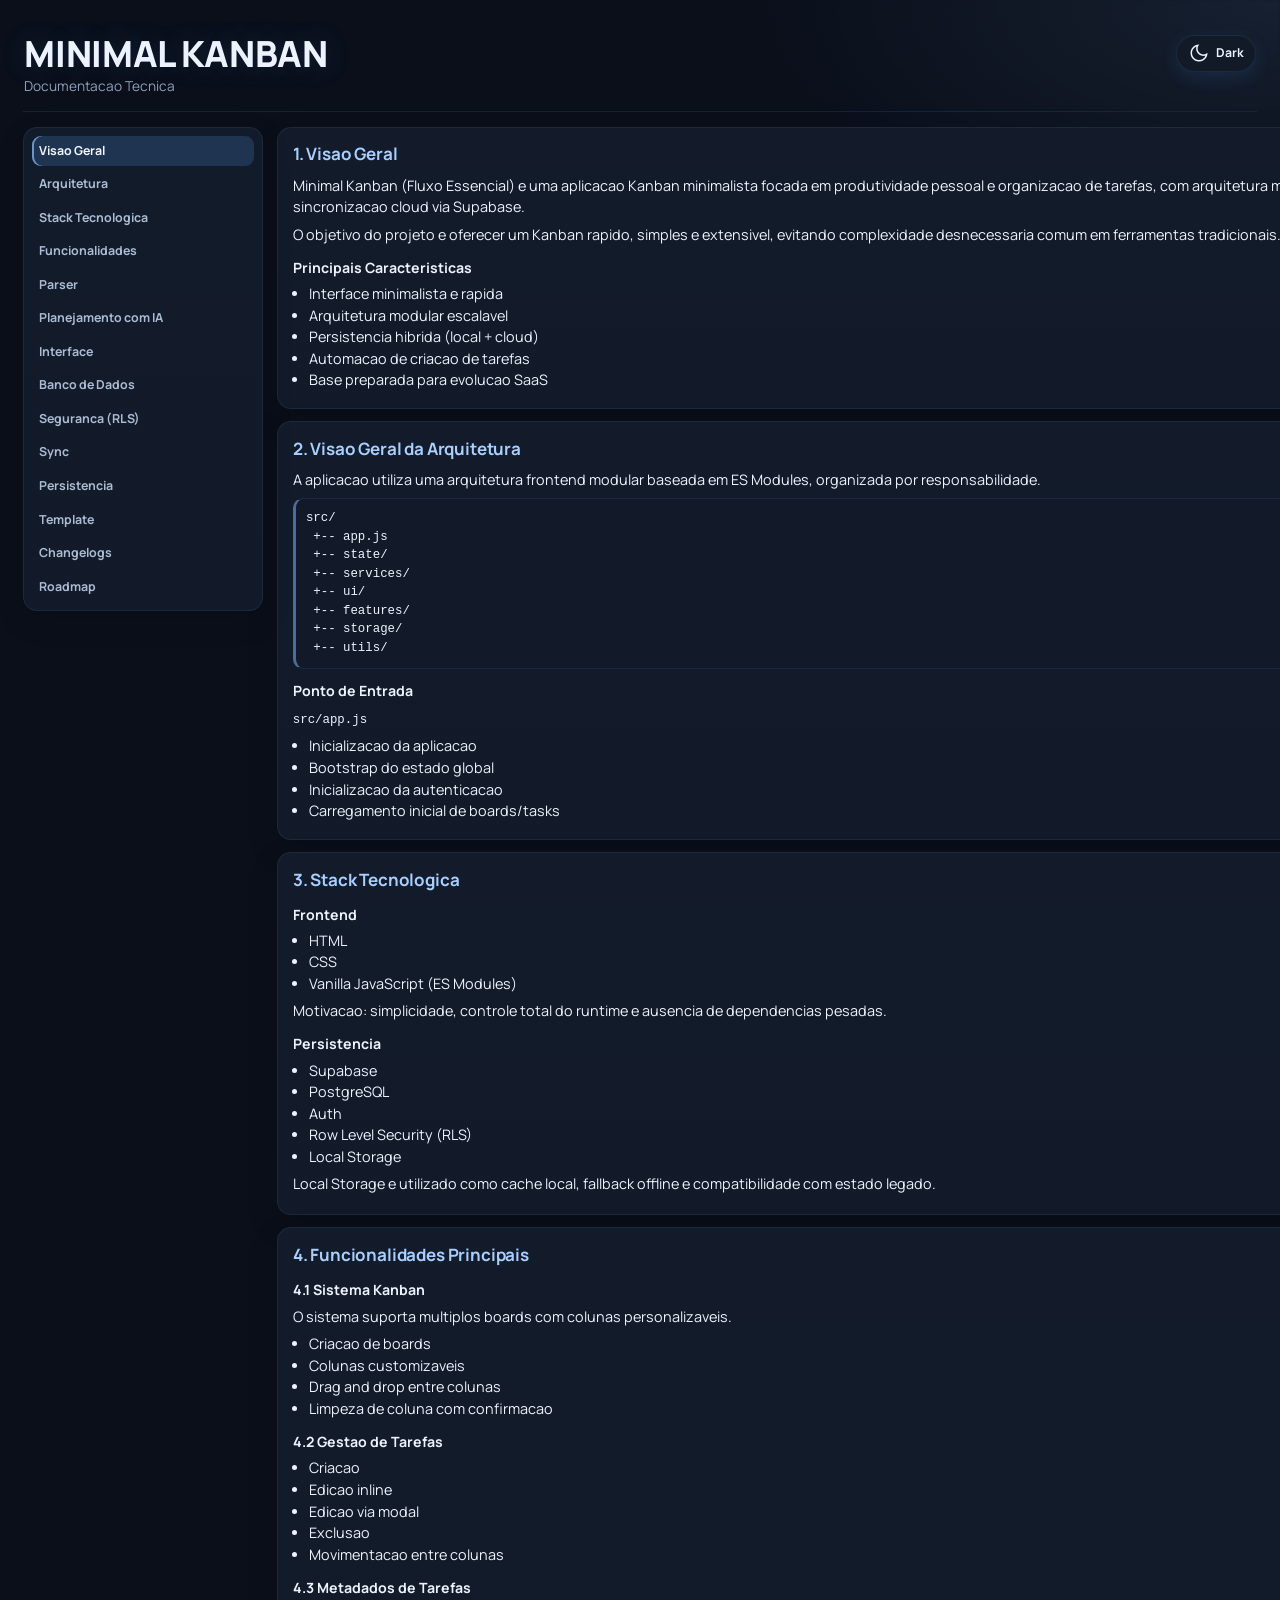
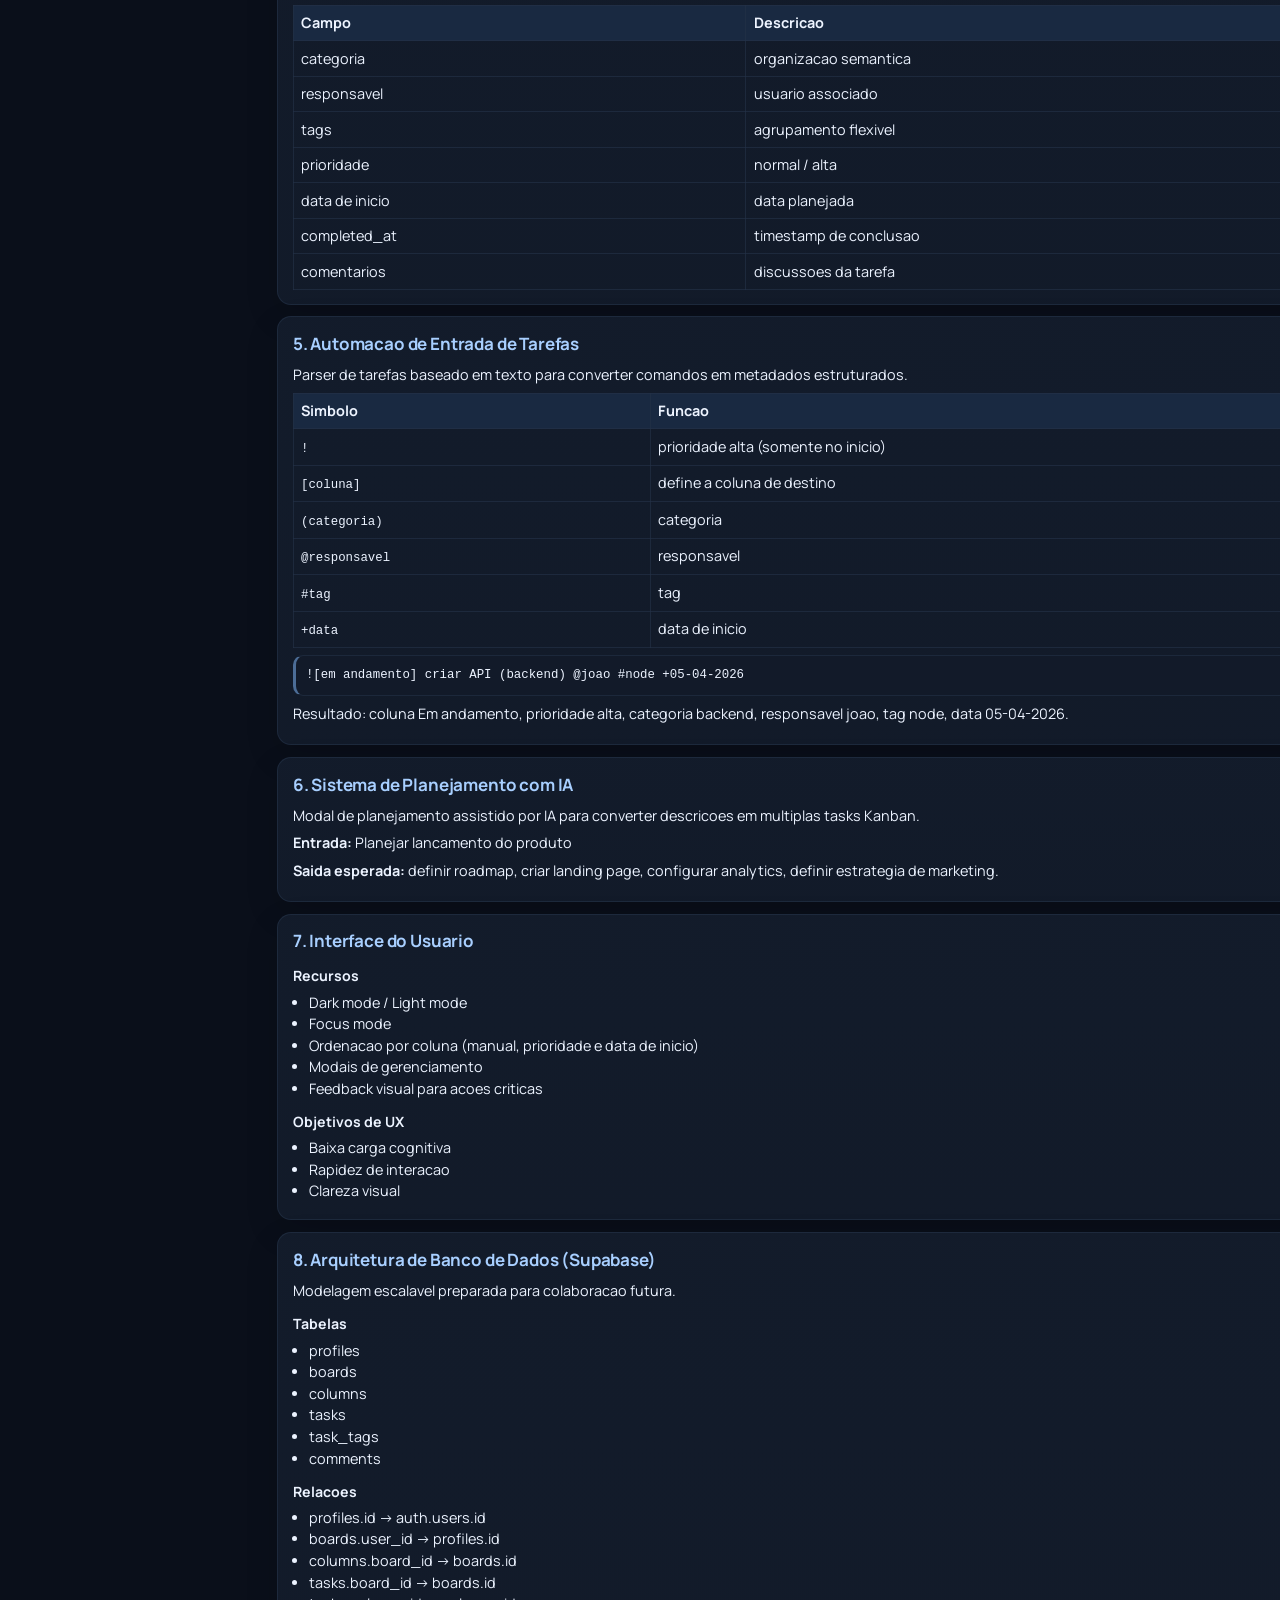
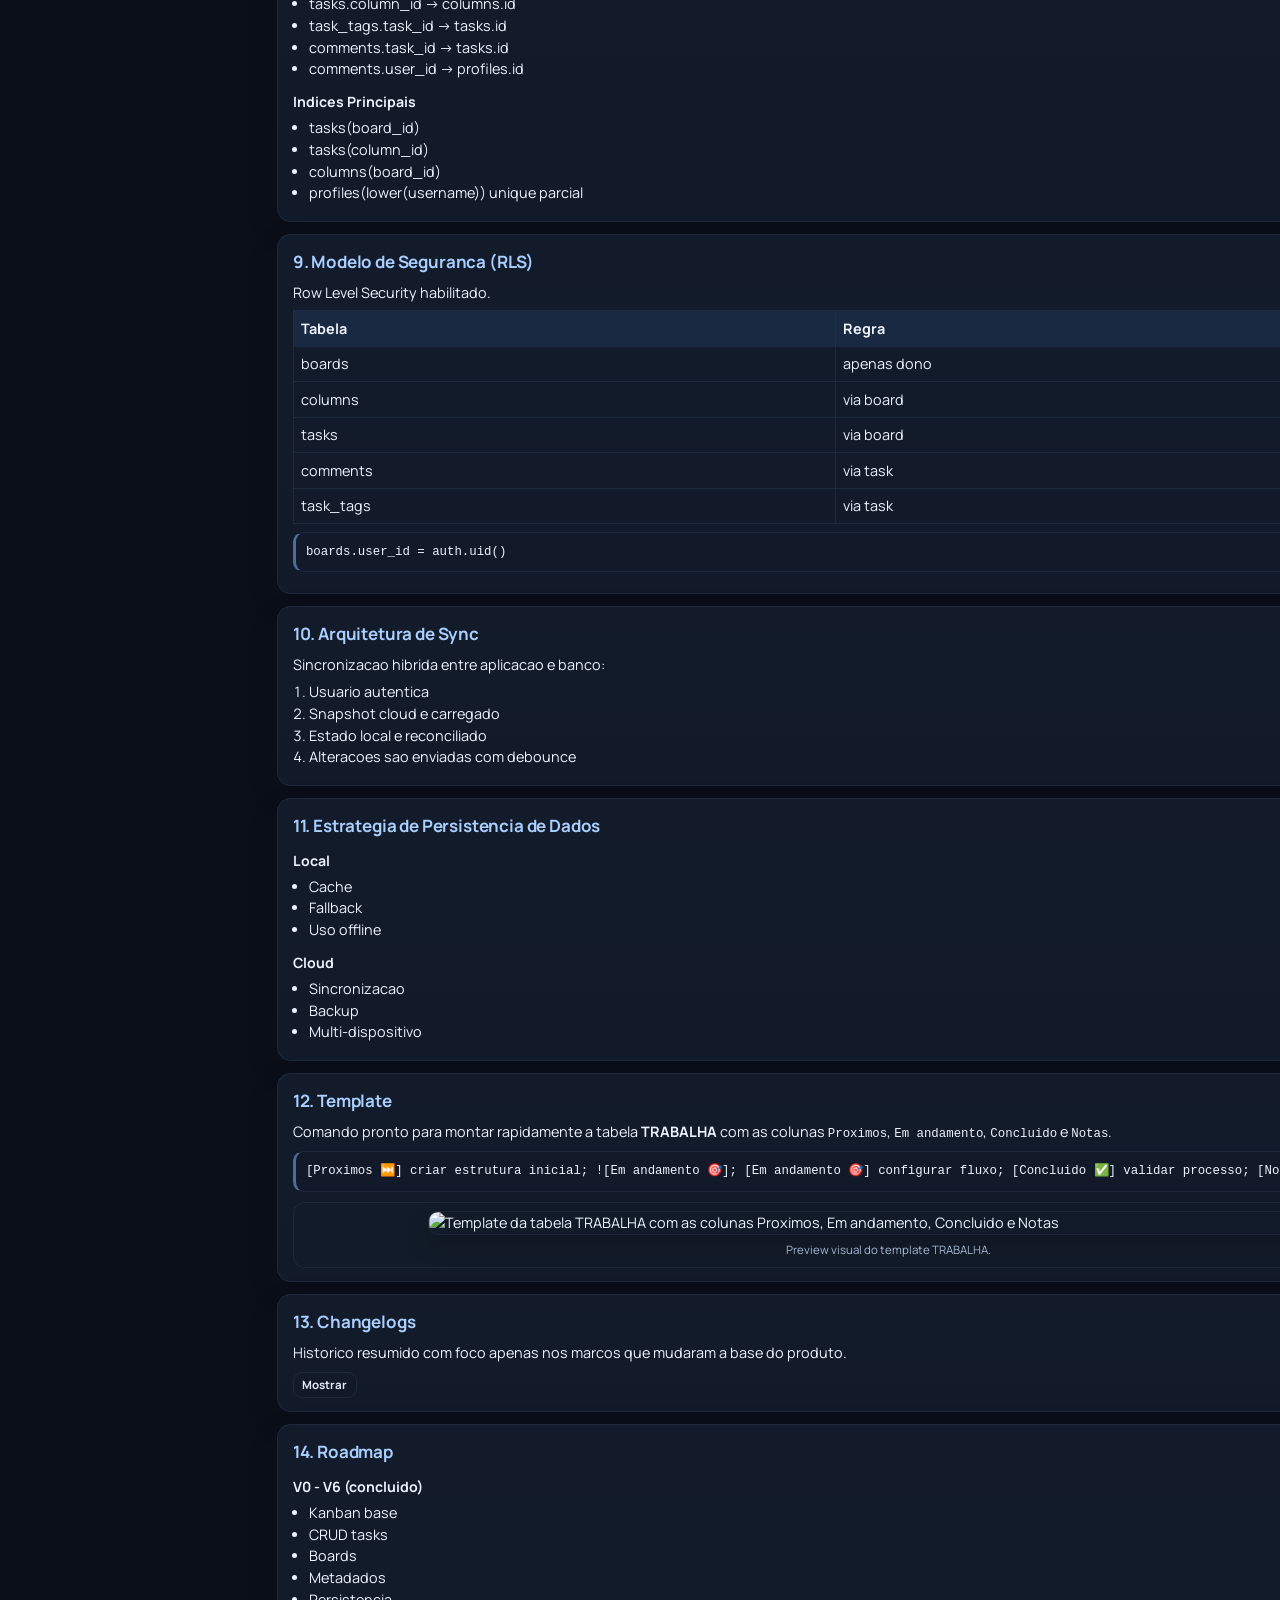
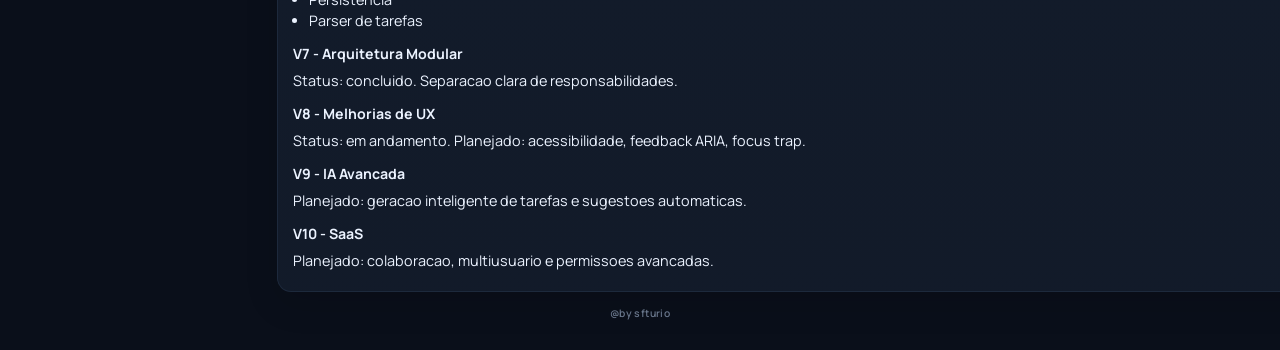
==== commit b06f7c14: "Atualiza changelog com template padrao, emojis e confirmacao dupla" ====
--- a/docs/index.html
+++ b/docs/index.html
@@ -266,6 +266,10 @@
           <button id="changelogs-toggle" type="button" class="section-toggle-btn" aria-expanded="false" aria-controls="changelogs-content">Mostrar</button>
           <div id="changelogs-content" hidden>
           <ul>
+            <li><strong>2026-04-02:</strong> template padrao para novos usuarios definido como tabela <code>TRABALHA 📌</code> com colunas <code>Proximos ⏭️</code>, <code>Em andamento 🎯</code>, <code>Concluido ✅</code> e <code>Notas 🧠</code>, incluindo seed inicial de tarefas.</li>
+            <li><strong>2026-04-02:</strong> coluna importante agora pode ser marcada manualmente pelo painel de colunas com atalho <code>!</code>, alem do comando textual <code>![coluna]</code>.</li>
+            <li><strong>2026-04-02:</strong> menu de emojis adicionado ao header para copia rapida; secao de template da documentacao recebeu comando pronto e imagem de referencia.</li>
+            <li><strong>2026-04-02:</strong> exclusao de tabelas passou a exigir confirmacao dupla para reduzir risco operacional.</li>
             <li><strong>2026-04-02:</strong> parser de tarefas atualizado para sintaxe simplificada com coluna em <code>[coluna]</code>, prioridade com <code>!</code> no inicio, metadados (<code>@</code>, <code>#</code>, <code>+</code>) e criacao automatica de colunas ausentes.</li>
             <li><strong>2026-04-02:</strong> ordenacao por coluna consolidada com modos <code>manual</code>, <code>prioridade</code> e <code>data de inicio</code>; drag and drop respeita a ordem manual quando este modo esta ativo.</li>
             <li><strong>2026-04-02:</strong> modo foco refinado para selecao de coluna com menos ruido visual, mantendo apenas uma coluna visivel por vez.</li>
--- a/docs/style.css
+++ b/docs/style.css
@@ -16,6 +16,7 @@
 }
 
 html {
+  font-size: 90%;
   scroll-behavior: smooth;
 }
 
@@ -30,6 +31,7 @@
     var(--background);
   -webkit-font-smoothing: antialiased;
   -moz-osx-font-smoothing: grayscale;
+  overflow-x: hidden;
 }
 
 body.dark {
@@ -50,9 +52,10 @@
 }
 
 .doc-app {
-  width: min(1180px, 100%);
-  margin: 0 auto;
-  padding: 1.5rem 1.1rem 2.5rem;
+  width: calc(100% - 1.4rem);
+  max-width: none;
+  margin: 0 0 0 0.7rem;
+  padding: 1.5rem 0.9rem 2.5rem;
 }
 
 .doc-header {
@@ -145,6 +148,7 @@
 .doc-content {
   display: grid;
   gap: 0.82rem;
+  min-width: 0;
 }
 
 .doc-signature {
@@ -261,11 +265,13 @@
   border-radius: 12px;
   border: 1px solid color-mix(in srgb, var(--line-soft) 60%, transparent);
   background: color-mix(in srgb, var(--surface-low) 74%, var(--surface-card));
+  display: grid;
+  justify-items: center;
 }
 
 .template-figure img {
   display: block;
-  width: 100%;
+  width: min(100%, 920px);
   height: auto;
   border-radius: 10px;
   border: 1px solid color-mix(in srgb, var(--line-soft) 56%, transparent);
